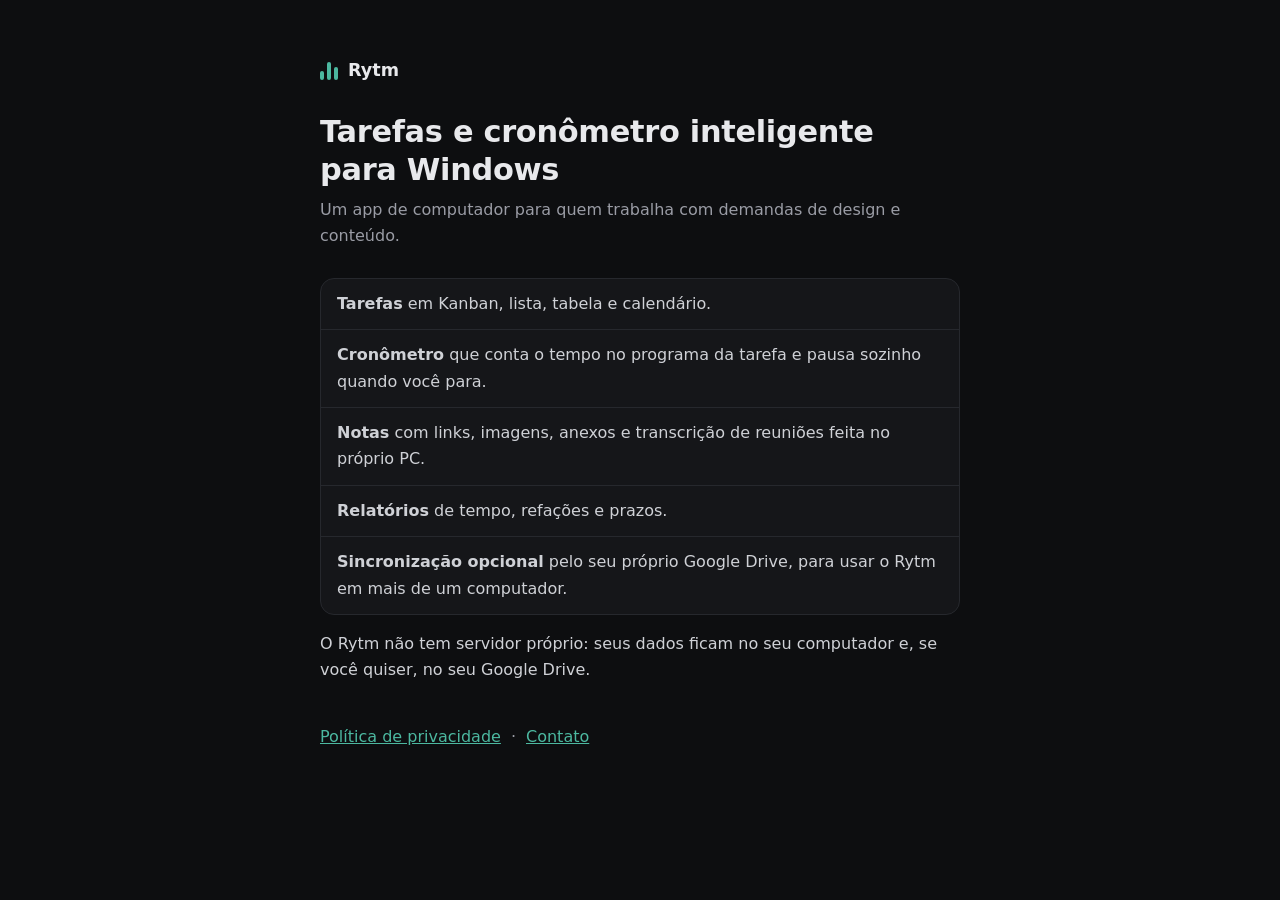
==== index.html @ ac968505 "Página do Rytm e política de privacidade Co-Authored-By: Claude Opus 5.5 <noreply@anthropic.com>" ====
<!doctype html>
<html lang="pt-BR">
<head>
<meta charset="utf-8">
<meta name="viewport" content="width=device-width, initial-scale=1">
<title>Rytm</title>
<meta name="description" content="Rytm: tarefas e cronômetro inteligente para Windows.">
<link rel="stylesheet" href="estilo.css">
</head>
<body>
<main>
  <div class="marca"><span class="logo" aria-hidden="true"><i></i><i></i><i></i></span> Rytm</div>
  <h1>Tarefas e cronômetro inteligente para Windows</h1>
  <p class="sub">Um app de computador para quem trabalha com demandas de design e conteúdo.</p>

  <ul class="lista">
    <li><b>Tarefas</b> em Kanban, lista, tabela e calendário.</li>
    <li><b>Cronômetro</b> que conta o tempo no programa da tarefa e pausa sozinho quando você para.</li>
    <li><b>Notas</b> com links, imagens, anexos e transcrição de reuniões feita no próprio PC.</li>
    <li><b>Relatórios</b> de tempo, refações e prazos.</li>
    <li><b>Sincronização opcional</b> pelo seu próprio Google Drive, para usar o Rytm em mais de um computador.</li>
  </ul>

  <p>O Rytm não tem servidor próprio: seus dados ficam no seu computador e, se você quiser, no seu Google Drive.</p>

  <footer>
    <a href="privacidade.html">Política de privacidade</a>
    <span>·</span>
    <a href="mailto:pedrovisk.f@gmail.com">Contato</a>
  </footer>
</main>
</body>
</html>
---- estilo.css ----
:root { color-scheme: dark; --bg: #0d0e10; --panel: #151619; --line: #26282d; --fg: #e8e9ec; --muted: #9a9ca5; --accent: #4cb8a0; }
* { box-sizing: border-box; }
body { margin: 0; background: var(--bg); color: var(--fg); font: 16px/1.65 "Segoe UI", system-ui, sans-serif; }
main { max-width: 680px; margin: 0 auto; padding: 56px 20px 72px; }
h1 { font-size: 1.9rem; line-height: 1.25; letter-spacing: -0.01em; margin: 0 0 8px; }
h2 { font-size: 1.1rem; margin: 36px 0 8px; }
.sub { color: var(--muted); margin: 0 0 28px; }
p, li { color: #cfd1d6; }
a { color: var(--accent); }
code { background: var(--panel); border: 1px solid var(--line); border-radius: 6px; padding: 1px 6px; font-size: 0.9em; }
ul { padding-left: 1.2em; }
.lista { list-style: none; padding: 0; border: 1px solid var(--line); border-radius: 14px; background: var(--panel); }
.lista li { padding: 12px 16px; border-bottom: 1px solid var(--line); }
.lista li:last-child { border-bottom: 0; }
.marca { display: flex; align-items: center; gap: 10px; font-weight: 600; font-size: 1.1rem; margin-bottom: 28px; }
.logo { display: inline-flex; align-items: flex-end; gap: 3px; height: 18px; }
.logo i { width: 4px; border-radius: 2px; background: var(--accent); }
.logo i:nth-child(1) { height: 9px; } .logo i:nth-child(2) { height: 18px; } .logo i:nth-child(3) { height: 13px; }
.voltar { display: inline-block; margin-bottom: 20px; text-decoration: none; color: var(--muted); }
footer { margin-top: 40px; display: flex; gap: 10px; color: var(--muted); }
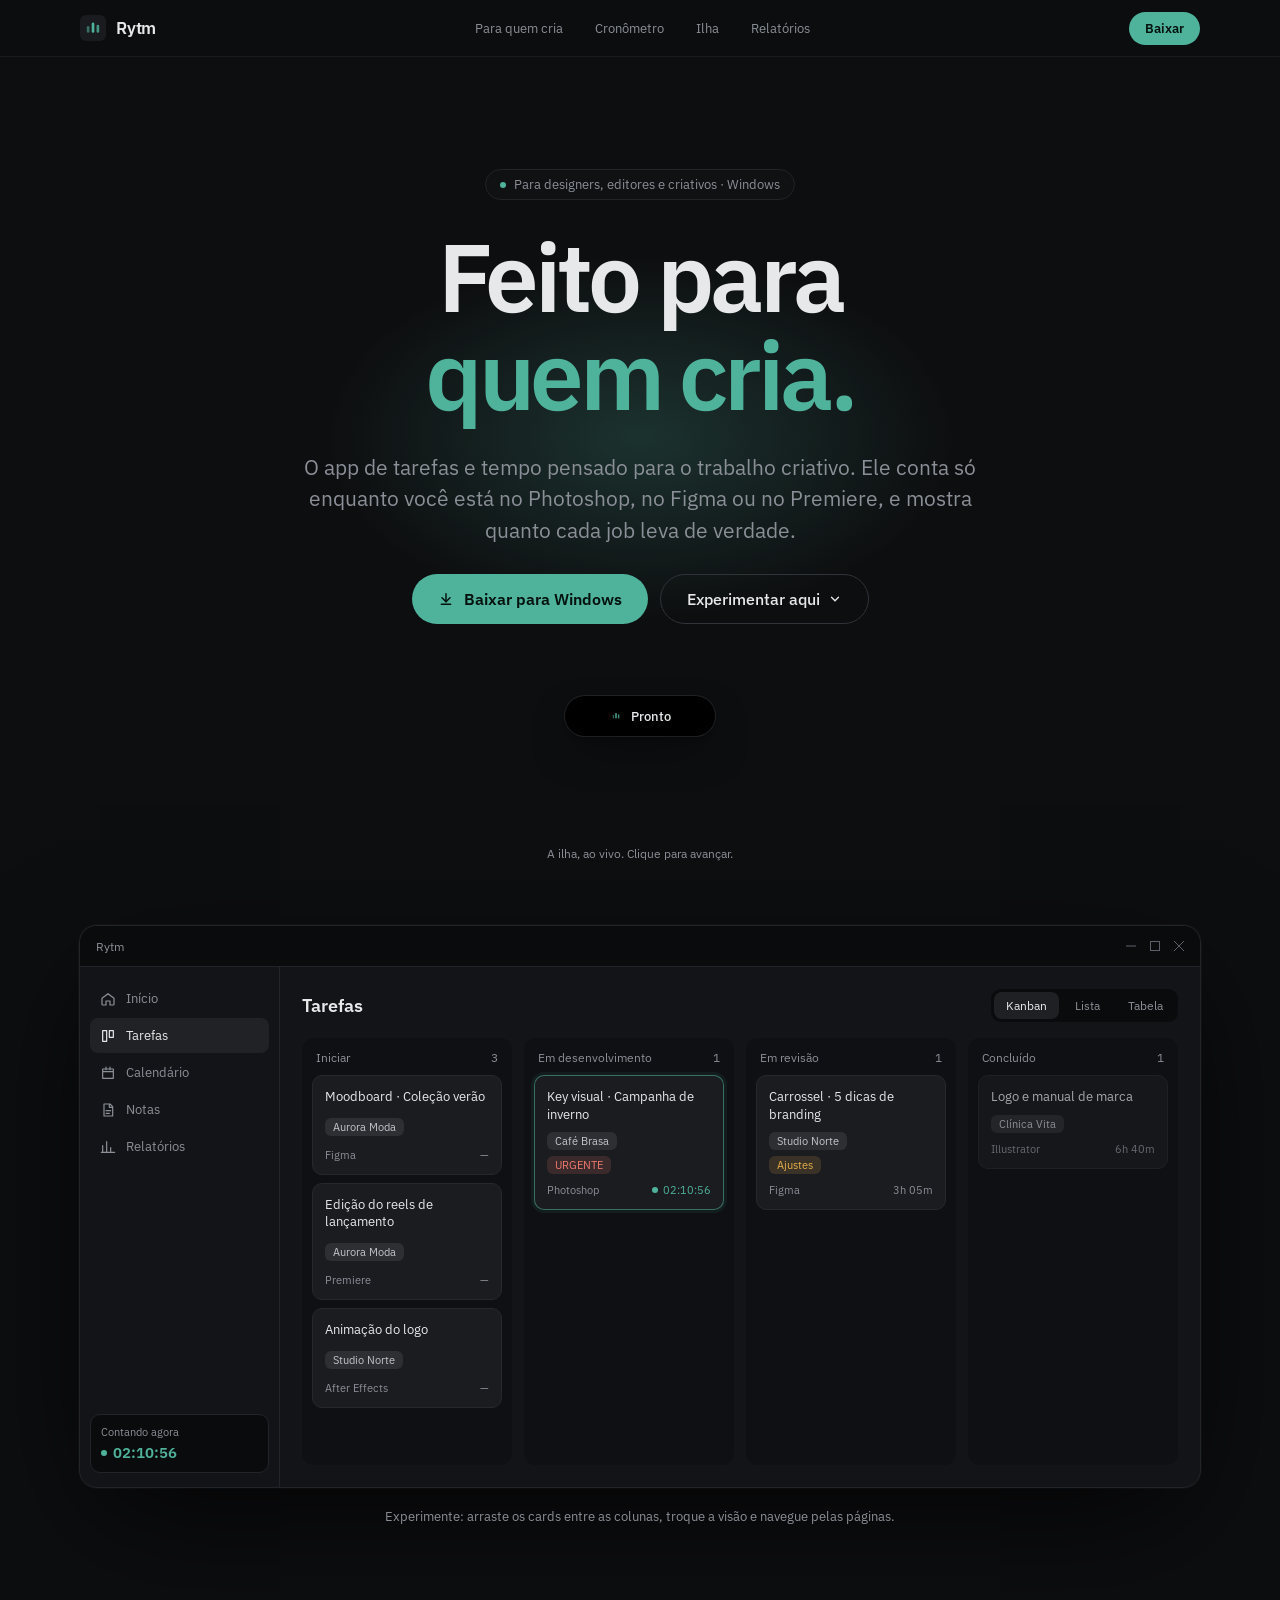
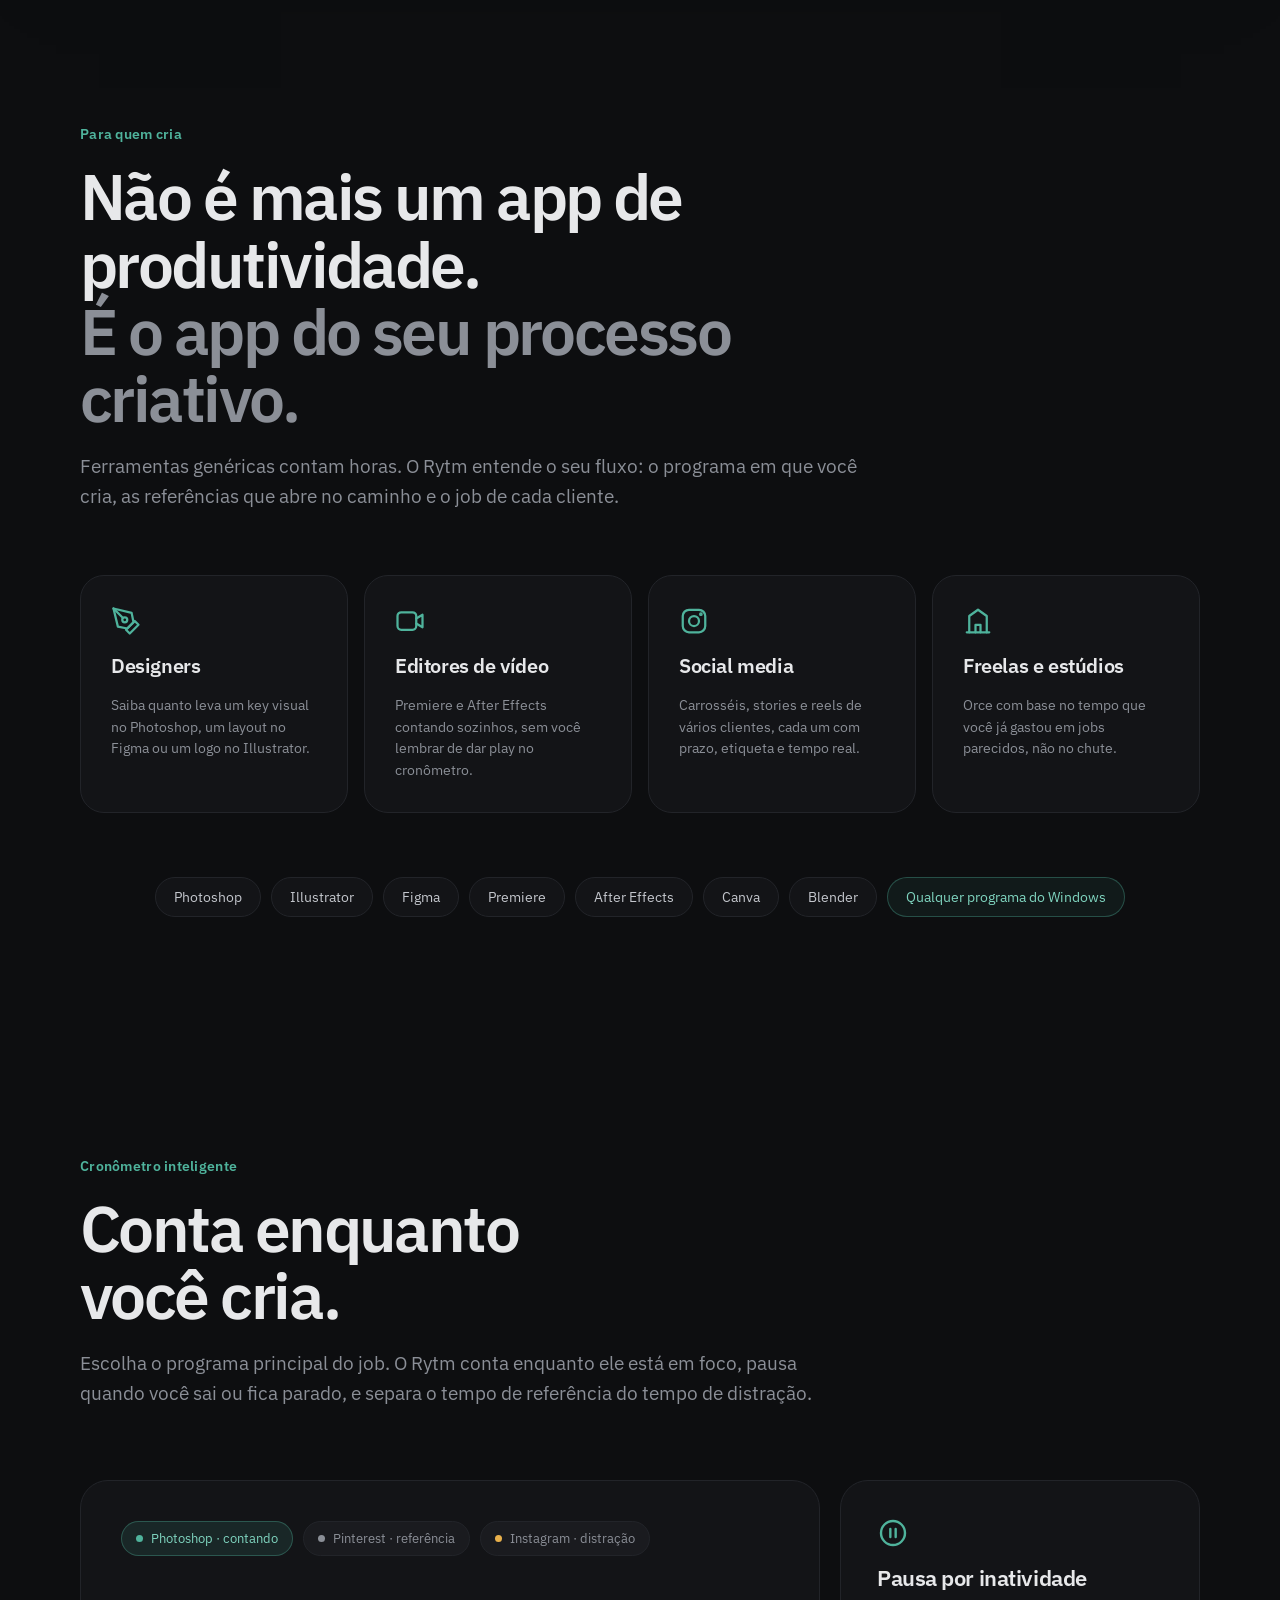
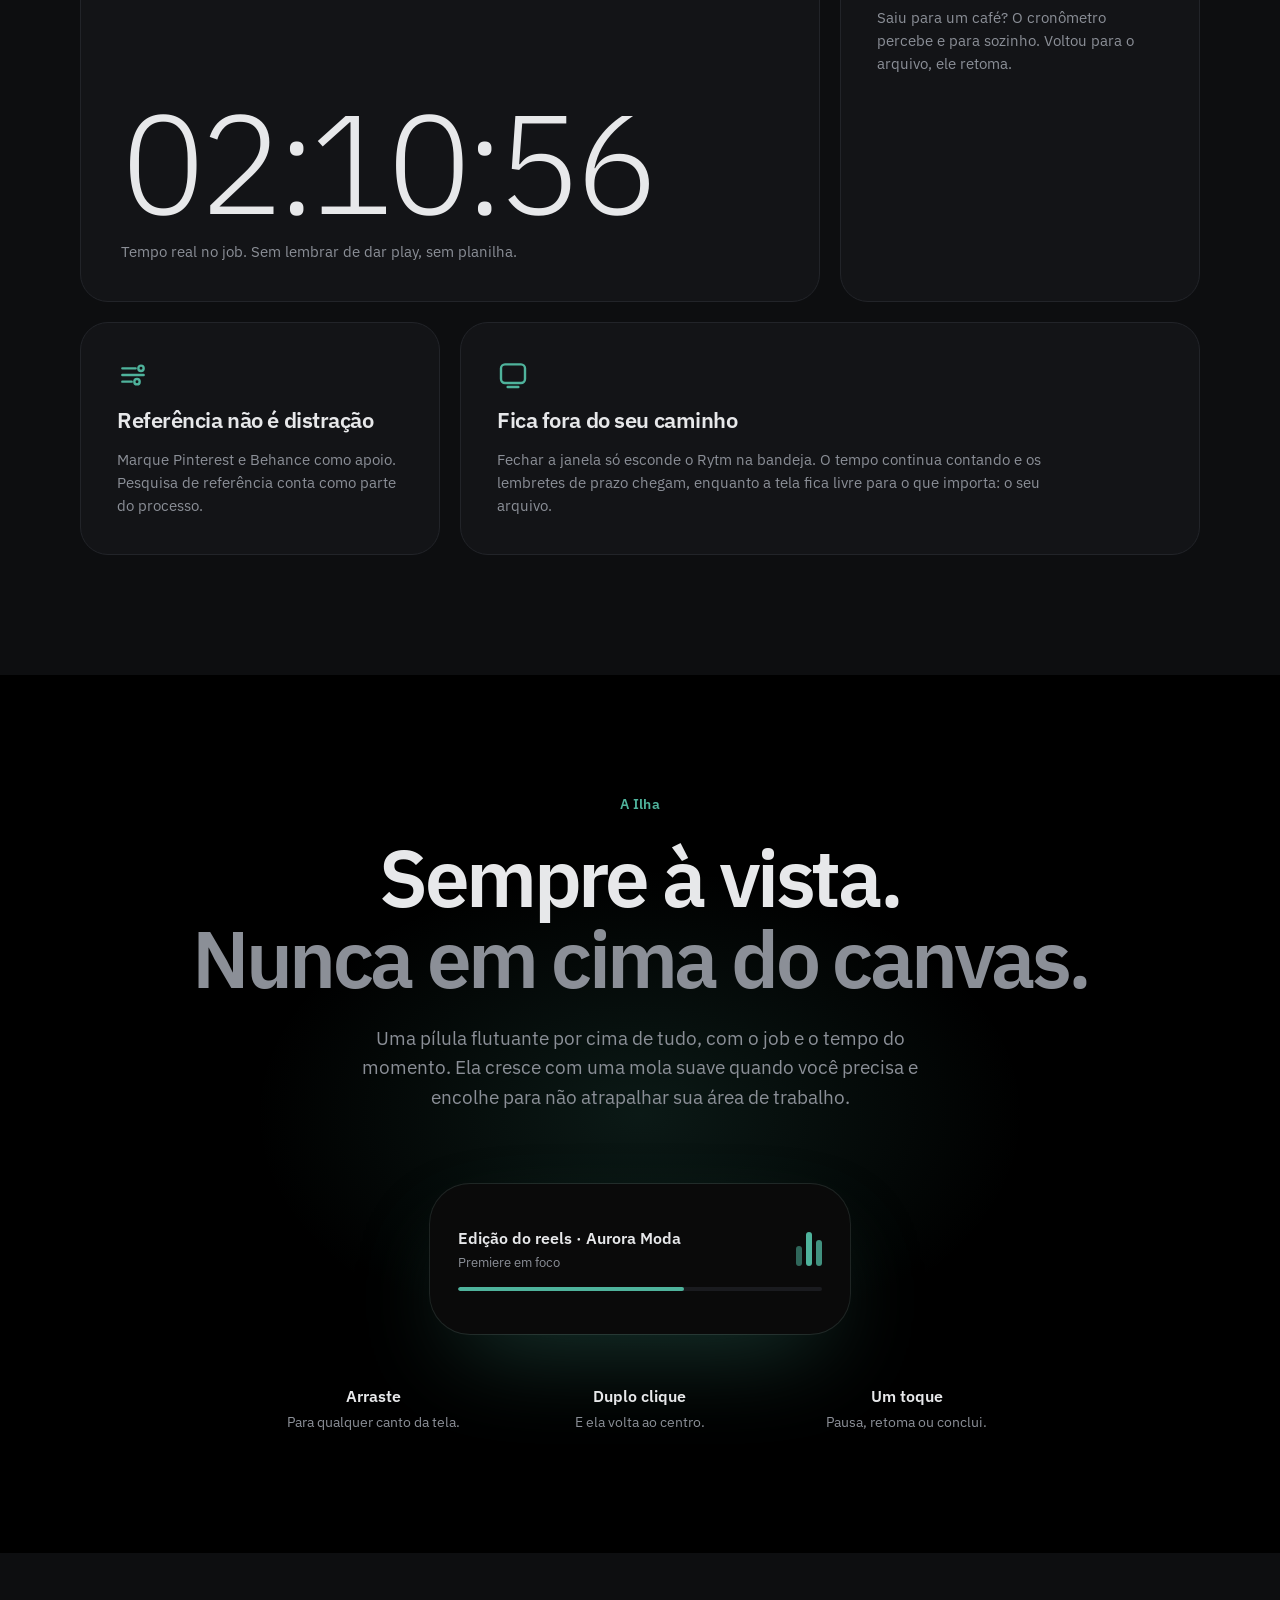
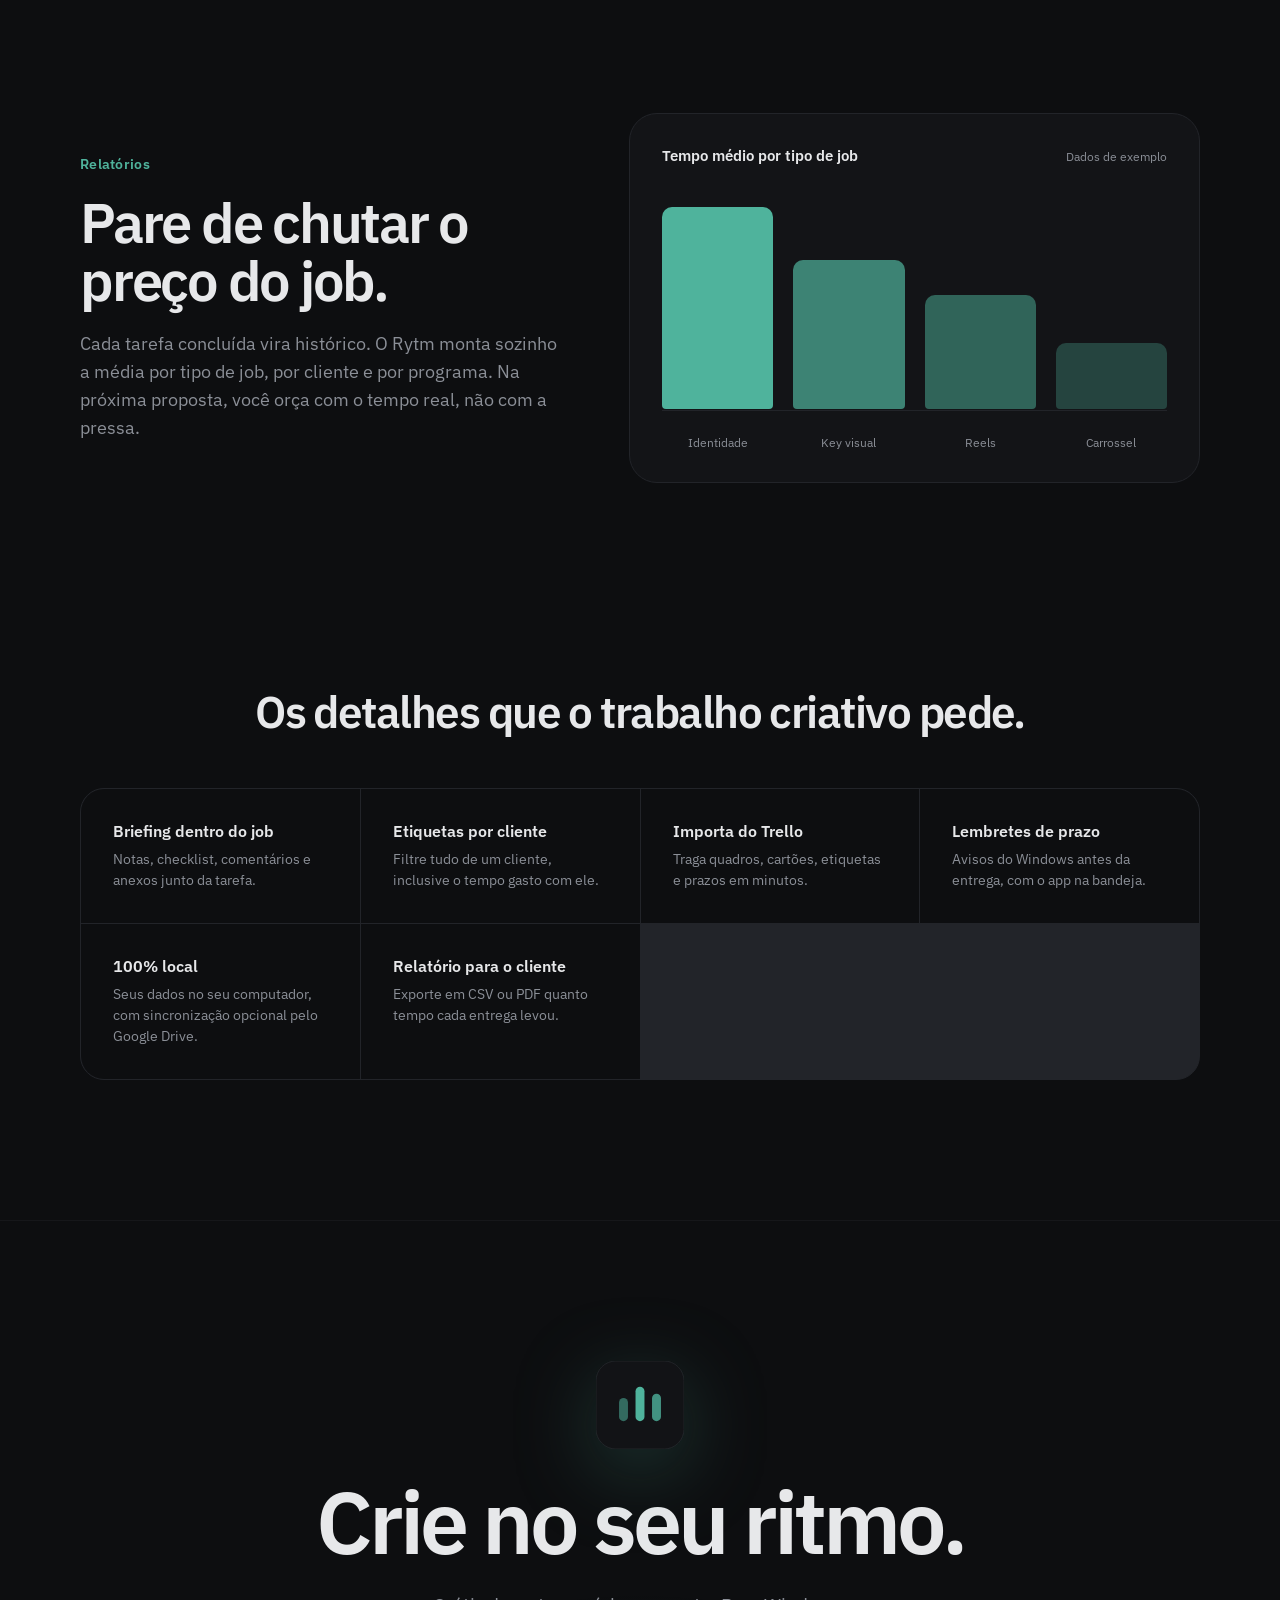
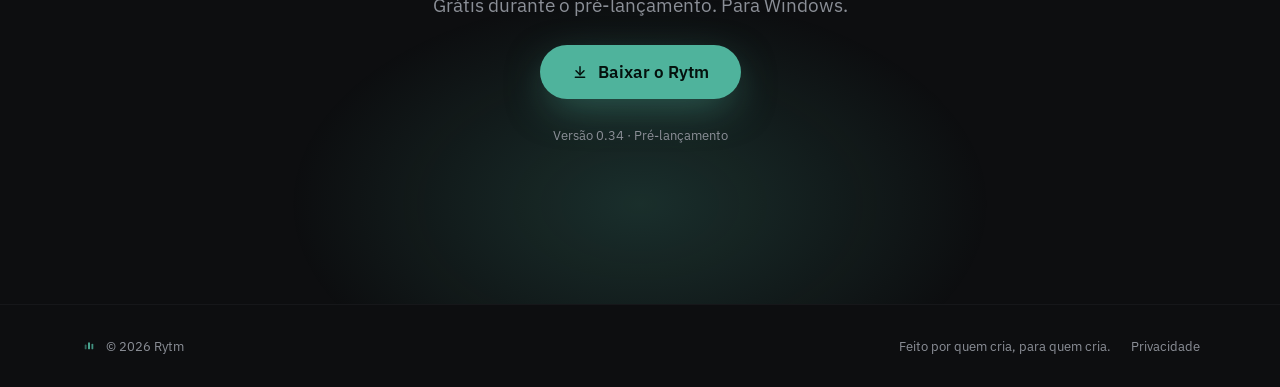
==== commit 93e01a93: "Nova landing page do Rytm Substitui a página inicial pela landing interativa (HTML, CSS e JS puros)," ====
--- a/index.html
+++ b/index.html
@@ -3,31 +3,314 @@
 <head>
 <meta charset="utf-8">
 <meta name="viewport" content="width=device-width, initial-scale=1">
-<title>Rytm</title>
-<meta name="description" content="Rytm: tarefas e cronômetro inteligente para Windows.">
-<link rel="stylesheet" href="estilo.css">
+<title>Rytm — o app de tempo e tarefas para quem cria</title>
+<meta name="description" content="O app de tarefas e tempo pensado para o trabalho criativo. O Rytm conta só enquanto você está no Photoshop, no Figma ou no Premiere, e mostra quanto cada job leva de verdade.">
+<meta name="theme-color" content="#0d0e10">
+<meta property="og:type" content="website">
+<meta property="og:locale" content="pt_BR">
+<meta property="og:site_name" content="Rytm">
+<meta property="og:url" content="https://rytm.work/">
+<meta property="og:title" content="Rytm — o app de tempo e tarefas para quem cria">
+<meta property="og:description" content="Tarefas e cronômetro pensados para designers, editores e criativos. Conta enquanto você cria e mostra quanto cada job leva de verdade.">
+<meta name="twitter:card" content="summary">
+<link rel="canonical" href="https://rytm.work/">
+<link rel="icon" type="image/svg+xml" href="favicon.svg">
+<link rel="preconnect" href="https://fonts.googleapis.com">
+<link rel="preconnect" href="https://fonts.gstatic.com" crossorigin>
+<link rel="stylesheet" href="https://fonts.googleapis.com/css2?family=IBM+Plex+Sans:wght@300;400;500;600;700&amp;display=swap">
+<link rel="stylesheet" href="style.css">
+<script src="script.js" defer></script>
 </head>
 <body>
-<main>
-  <div class="marca"><span class="logo" aria-hidden="true"><i></i><i></i><i></i></span> Rytm</div>
-  <h1>Tarefas e cronômetro inteligente para Windows</h1>
-  <p class="sub">Um app de computador para quem trabalha com demandas de design e conteúdo.</p>
-
-  <ul class="lista">
-    <li><b>Tarefas</b> em Kanban, lista, tabela e calendário.</li>
-    <li><b>Cronômetro</b> que conta o tempo no programa da tarefa e pausa sozinho quando você para.</li>
-    <li><b>Notas</b> com links, imagens, anexos e transcrição de reuniões feita no próprio PC.</li>
-    <li><b>Relatórios</b> de tempo, refações e prazos.</li>
-    <li><b>Sincronização opcional</b> pelo seu próprio Google Drive, para usar o Rytm em mais de um computador.</li>
-  </ul>
-
-  <p>O Rytm não tem servidor próprio: seus dados ficam no seu computador e, se você quiser, no seu Google Drive.</p>
-
-  <footer>
-    <a href="privacidade.html">Política de privacidade</a>
-    <span>·</span>
-    <a href="mailto:pedrovisk.f@gmail.com">Contato</a>
+<div style="background: #0d0e10; color: #e7e8ea; font-family: 'IBM Plex Sans', system-ui, 'Segoe UI', sans-serif; -webkit-font-smoothing: antialiased; overflow-x: hidden; width: 100%">
+
+  <svg width="0" height="0" style="position: absolute" aria-hidden="true">
+    <filter id="rytm-motion" x="0" y="-10%" width="100%" height="120%"><feGaussianBlur id="rytm-mblur" stdDeviation="0 0"></feGaussianBlur></filter>
+  </svg>
+
+  <!-- NAV -->
+  <header style="position: sticky; top: 0; z-index: 20; background: rgba(13,14,16,0.72); backdrop-filter: saturate(180%) blur(20px); -webkit-backdrop-filter: saturate(180%) blur(20px); border-bottom: 1px solid rgba(255,255,255,0.06)">
+    <nav style="max-width: 1120px; margin: 0 auto; padding: 0 24px; height: 56px; display: flex; align-items: center; justify-content: space-between; gap: 24px" aria-label="Principal">
+      <a href="#topo" data-scroll="topo" style="display: flex; align-items: center; gap: 10px; color: #e7e8ea; font-weight: 600; font-size: 17px; letter-spacing: -0.01em">
+        <svg width="26" height="26" viewBox="0 0 1024 1024" aria-hidden="true"><rect width="1024" height="1024" rx="232" fill="#1a1b1f"></rect><rect x="268" y="430" width="104" height="270" rx="52" fill="#4fb39c" opacity=".55"></rect><rect x="460" y="300" width="104" height="400" rx="52" fill="#4fb39c"></rect><rect x="652" y="380" width="104" height="320" rx="52" fill="#4fb39c" opacity=".8"></rect></svg>
+        Rytm
+      </a>
+      <div class="navlinks" style="display: flex; gap: 32px; font-size: 13px">
+        <a class="navlink" href="#para-quem" data-scroll="para-quem" style="color: #8b8f97">Para quem cria</a>
+        <a class="navlink" href="#cronometro" data-scroll="cronometro" style="color: #8b8f97">Cronômetro</a>
+        <a class="navlink" href="#ilha" data-scroll="ilha" style="color: #8b8f97">Ilha</a>
+        <a class="navlink" href="#relatorios" data-scroll="relatorios" style="color: #8b8f97">Relatórios</a>
+      </div>
+      <!-- TODO: link do instalador -->
+      <a class="btn" href="#baixar" data-scroll="baixar" style="background: #4fb39c; color: #04110d; font-size: 13px; font-weight: 600; padding: 8px 16px; border-radius: 999px; display: inline-flex; align-items: center">Baixar</a>
+    </nav>
+  </header>
+
+  <main id="conteudo">
+
+  <!-- HERO -->
+  <section id="topo" style="position: relative; padding: 112px 24px 40px; text-align: center">
+    <div class="halo" aria-hidden="true" style="position: absolute; left: 50%; top: 120px; width: 900px; height: 520px; transform: translateX(-50%); background: radial-gradient(closest-side, rgba(79,179,156,0.22), rgba(79,179,156,0) 70%); pointer-events: none"></div>
+    <div style="position: relative; max-width: 980px; margin: 0 auto; display: flex; flex-direction: column; align-items: center; gap: 28px">
+      <p class="in1" style="margin: 0; display: inline-flex; align-items: center; gap: 8px; font-size: 13px; color: #8b8f97; border: 1px solid #222429; border-radius: 999px; padding: 6px 14px; background: rgba(19,20,23,0.6)">
+        <span style="width: 6px; height: 6px; border-radius: 50%; background: #4fb39c"></span>
+        Para designers, editores e criativos · Windows
+      </p>
+      <h1 class="in2" style="margin: 0; font-size: clamp(44px, 8vw, 96px); line-height: 1.02; font-weight: 600; letter-spacing: -0.045em">Feito para<br><span style="color: #4fb39c">quem cria.</span></h1>
+      <p class="in3" style="margin: 0; max-width: 680px; font-size: clamp(17px, 2vw, 21px); line-height: 1.5; color: #8b8f97; font-weight: 400">O app de tarefas e tempo pensado para o trabalho criativo. Ele conta só enquanto você está no Photoshop, no Figma ou no Premiere, e mostra quanto cada job leva de verdade.</p>
+      <div class="in3" style="display: flex; gap: 12px; flex-wrap: wrap; justify-content: center">
+        <!-- TODO: link do instalador -->
+      <a class="btn" href="#baixar" data-scroll="baixar" style="background: #4fb39c; color: #04110d; font-weight: 600; font-size: 16px; padding: 14px 26px; border-radius: 999px; display: inline-flex; align-items: center; gap: 10px">
+          <svg width="16" height="16" viewBox="0 0 24 24" fill="none" stroke="currentColor" stroke-width="2.2" stroke-linecap="round" stroke-linejoin="round" aria-hidden="true"><path d="M12 4v12"></path><path d="m6 10 6 6 6-6"></path><path d="M5 20h14"></path></svg>
+          Baixar para Windows
+        </a>
+        <a class="btn" href="#app" data-scroll="app" style="color: #e7e8ea; font-weight: 500; font-size: 16px; padding: 14px 26px; border-radius: 999px; border: 1px solid #30333a; display: inline-flex; align-items: center; gap: 8px">Experimentar aqui
+          <svg width="14" height="14" viewBox="0 0 24 24" fill="none" stroke="currentColor" stroke-width="2.2" stroke-linecap="round" aria-hidden="true"><path d="M6 9l6 6 6-6"></path></svg>
+        </a>
+      </div>
+    </div>
+
+    <!-- ISLAND LIVE DEMO -->
+    <div class="in4" style="position: relative; margin: 72px auto 0; height: 150px; display: flex; justify-content: center; align-items: flex-start">
+      <button class="pill" id="island" aria-label="Ver o próximo estado da ilha" style="position: relative; width: 150px; height: 40px; border-radius: 20px; background: #000; border: 0; padding: 0; color: #e7e8ea; font-family: inherit; overflow: hidden; cursor: pointer; box-shadow: 0 0 0 1px rgba(255,255,255,0.09), 0 3px 8px rgba(0,0,0,0.3), 0 18px 40px -10px rgba(0,0,0,0.5), 0 30px 80px -20px rgba(79,179,156,0.25)">
+        <span class="swap" data-phase="0" data-on="true" style="position: absolute; inset: 0; display: flex; align-items: center; justify-content: center; gap: 8px; font-size: 13px; font-weight: 500">
+          <svg width="14" height="14" viewBox="0 0 1024 1024" aria-hidden="true"><rect x="268" y="430" width="104" height="270" rx="52" fill="#4fb39c" opacity=".55"></rect><rect x="460" y="300" width="104" height="400" rx="52" fill="#4fb39c"></rect><rect x="652" y="380" width="104" height="320" rx="52" fill="#4fb39c" opacity=".8"></rect></svg>
+          Pronto
+        </span>
+        <span class="swap" data-phase="1" data-on="false" style="position: absolute; inset: 0; display: flex; align-items: center; justify-content: space-between; padding: 0 18px; gap: 12px; font-size: 13px">
+          <span style="display: flex; align-items: center; gap: 10px; white-space: nowrap"><span class="dot" style="width: 8px; height: 8px; border-radius: 50%; background: #4fb39c"></span>Key visual · Café Brasa</span>
+          <span class="tnum" style="font-weight: 600; color: #4fb39c"><span data-time>02:10:54</span></span>
+        </span>
+        <span class="swap" data-phase="2" data-on="false" style="position: absolute; inset: 0; display: flex; flex-direction: column; justify-content: center; gap: 12px; padding: 18px 22px; text-align: left">
+          <span style="display: flex; justify-content: space-between; align-items: center; gap: 12px">
+            <span style="display: flex; flex-direction: column; gap: 4px">
+              <span style="font-size: 14px; font-weight: 600; white-space: nowrap">Key visual · Café Brasa</span>
+              <span style="font-size: 12px; color: #8b8f97; display: flex; align-items: center; gap: 6px; white-space: nowrap"><span class="dot" style="width: 6px; height: 6px; border-radius: 50%; background: #4fb39c"></span>Photoshop em foco</span>
+            </span>
+            <span class="tnum" style="font-size: 30px; font-weight: 600; letter-spacing: -0.02em; color: #4fb39c"><span data-time>02:10:54</span></span>
+          </span>
+          <span style="display: flex; gap: 8px">
+            <span style="flex: 1; height: 34px; border-radius: 12px; background: #1a1b1f; display: flex; align-items: center; justify-content: center; gap: 6px; font-size: 12px; color: #e7e8ea"><svg width="12" height="12" viewBox="0 0 24 24" fill="currentColor" aria-hidden="true"><rect x="6" y="5" width="4" height="14" rx="1"></rect><rect x="14" y="5" width="4" height="14" rx="1"></rect></svg>Pausar</span>
+            <span style="flex: 1; height: 34px; border-radius: 12px; background: #1a1b1f; display: flex; align-items: center; justify-content: center; gap: 6px; font-size: 12px; color: #e7e8ea"><svg width="12" height="12" viewBox="0 0 24 24" fill="none" stroke="currentColor" stroke-width="2.4" stroke-linecap="round" aria-hidden="true"><path d="m5 12 5 5 9-10"></path></svg>Concluir</span>
+          </span>
+        </span>
+        <span class="swap" data-phase="3" data-on="false" style="position: absolute; inset: 0; display: flex; align-items: center; justify-content: space-between; padding: 0 18px; gap: 12px; font-size: 13px">
+          <span style="display: flex; align-items: center; gap: 10px; white-space: nowrap"><span style="width: 8px; height: 8px; border-radius: 50%; background: #e8b04b"></span>Pausado · Instagram</span>
+          <span class="tnum" style="font-weight: 600; color: #8b8f97"><span data-time>02:10:54</span></span>
+        </span>
+      </button>
+    </div>
+    <p style="margin: 0; font-size: 12px; color: #8b8f97">A ilha, ao vivo. Clique para avançar.</p>
+
+    <!-- APP WINDOW (interativo) -->
+    <div id="app" class="tilt" style="max-width: 1120px; margin: 64px auto 0; border-radius: 18px; border: 1px solid #222429; background: #131417; overflow: hidden; box-shadow: 0 40px 120px -20px rgba(0,0,0,0.8), 0 0 0 1px rgba(255,255,255,0.03); text-align: left">
+      <div style="height: 40px; display: flex; align-items: center; justify-content: space-between; padding: 0 16px; border-bottom: 1px solid #222429; background: #0a0b0c">
+        <span style="font-size: 12px; color: #8b8f97">Rytm</span>
+        <span style="display: flex; gap: 14px; color: #5c6068" aria-hidden="true">
+          <svg width="10" height="10" viewBox="0 0 10 10"><path d="M0 5h10" stroke="currentColor"></path></svg>
+          <svg width="10" height="10" viewBox="0 0 10 10"><rect x=".5" y=".5" width="9" height="9" fill="none" stroke="currentColor"></rect></svg>
+          <svg width="10" height="10" viewBox="0 0 10 10"><path d="M0 0l10 10M10 0 0 10" stroke="currentColor"></path></svg>
+        </span>
+      </div>
+      <div style="display: flex; height: 520px">
+        <nav class="sidebar" aria-label="Páginas do app" style="width: 200px; flex-shrink: 0; border-right: 1px solid #222429; padding: 14px 10px; display: flex; flex-direction: column; gap: 2px; box-sizing: border-box">
+          <div id="side-items" style="display: contents"></div>
+          <span style="flex: 1"></span>
+          <div class="sidecount" style="border-radius: 10px; background: #0a0b0c; border: 1px solid #222429; padding: 10px; display: flex; flex-direction: column; gap: 4px">
+            <span class="sidelabel" style="font-size: 11px; color: #8b8f97">Contando agora</span>
+            <span class="tnum" style="font-size: 15px; font-weight: 600; color: #4fb39c; display: flex; align-items: center; gap: 6px"><span class="dot" style="width: 6px; height: 6px; border-radius: 50%; background: #4fb39c"></span><span data-time>02:10:54</span></span>
+          </div>
+        </nav>
+
+        <div style="flex: 1; min-width: 0; overflow: auto; padding: 22px">
+
+          <div id="app-view" style="height: 100%"></div>
+        </div>
+      </div>
+    </div>
+    <p style="margin: 20px 0 0; font-size: 13px; color: #8b8f97">Experimente: arraste os cards entre as colunas, troque a visão e navegue pelas páginas.</p>
+  </section>
+
+  <!-- PARA QUEM CRIA -->
+  <section id="para-quem" style="padding: 160px 24px 120px">
+    <div style="max-width: 1120px; margin: 0 auto; display: flex; flex-direction: column; gap: 64px">
+      <div class="rv" style="max-width: 780px; display: flex; flex-direction: column; gap: 20px">
+        <p style="margin: 0; font-size: 14px; font-weight: 600; color: #4fb39c; letter-spacing: 0.02em">Para quem cria</p>
+        <h2 style="margin: 0; font-size: clamp(36px, 5.6vw, 64px); line-height: 1.05; font-weight: 600; letter-spacing: -0.04em">Não é mais um app de produtividade.<br><span style="color: #8b8f97">É o app do seu processo criativo.</span></h2>
+        <p style="margin: 0; font-size: 19px; line-height: 1.55; color: #8b8f97">Ferramentas genéricas contam horas. O Rytm entende o seu fluxo: o programa em que você cria, as referências que abre no caminho e o job de cada cliente.</p>
+      </div>
+      <div style="display: grid; grid-template-columns: repeat(auto-fit, minmax(250px, 1fr)); gap: 16px">
+        <div class="card rv" style="border-radius: 24px; background: #131417; border: 1px solid #222429; padding: 30px; display: flex; flex-direction: column; gap: 16px">
+          <svg width="30" height="30" viewBox="0 0 24 24" fill="none" stroke="#4fb39c" stroke-width="1.8" stroke-linecap="round" stroke-linejoin="round" aria-hidden="true"><path d="M12 19l7-7 3 3-7 7-3-3z"></path><path d="M18 13l-1.5-7.5L2 2l3.5 14.5L13 18l5-5z"></path><path d="M2 2l7.6 7.6"></path><circle cx="11" cy="11" r="2"></circle></svg>
+          <h3 style="margin: 0; font-size: 20px; font-weight: 600; letter-spacing: -0.02em">Designers</h3>
+          <p style="margin: 0; font-size: 14px; line-height: 1.55; color: #8b8f97">Saiba quanto leva um key visual no Photoshop, um layout no Figma ou um logo no Illustrator.</p>
+        </div>
+        <div class="card rv" style="border-radius: 24px; background: #131417; border: 1px solid #222429; padding: 30px; display: flex; flex-direction: column; gap: 16px">
+          <svg width="30" height="30" viewBox="0 0 24 24" fill="none" stroke="#4fb39c" stroke-width="1.8" stroke-linecap="round" stroke-linejoin="round" aria-hidden="true"><rect x="2" y="5" width="15" height="14" rx="3"></rect><path d="m17 10 5-3v10l-5-3"></path></svg>
+          <h3 style="margin: 0; font-size: 20px; font-weight: 600; letter-spacing: -0.02em">Editores de vídeo</h3>
+          <p style="margin: 0; font-size: 14px; line-height: 1.55; color: #8b8f97">Premiere e After Effects contando sozinhos, sem você lembrar de dar play no cronômetro.</p>
+        </div>
+        <div class="card rv" style="border-radius: 24px; background: #131417; border: 1px solid #222429; padding: 30px; display: flex; flex-direction: column; gap: 16px">
+          <svg width="30" height="30" viewBox="0 0 24 24" fill="none" stroke="#4fb39c" stroke-width="1.8" stroke-linecap="round" stroke-linejoin="round" aria-hidden="true"><rect x="3" y="3" width="18" height="18" rx="5"></rect><circle cx="12" cy="12" r="4"></circle><circle cx="17.5" cy="6.5" r="0.6" fill="#4fb39c"></circle></svg>
+          <h3 style="margin: 0; font-size: 20px; font-weight: 600; letter-spacing: -0.02em">Social media</h3>
+          <p style="margin: 0; font-size: 14px; line-height: 1.55; color: #8b8f97">Carrosséis, stories e reels de vários clientes, cada um com prazo, etiqueta e tempo real.</p>
+        </div>
+        <div class="card rv" style="border-radius: 24px; background: #131417; border: 1px solid #222429; padding: 30px; display: flex; flex-direction: column; gap: 16px">
+          <svg width="30" height="30" viewBox="0 0 24 24" fill="none" stroke="#4fb39c" stroke-width="1.8" stroke-linecap="round" stroke-linejoin="round" aria-hidden="true"><path d="M3 21h18"></path><path d="M5 21V8l7-5 7 5v13"></path><path d="M10 21v-6h4v6"></path></svg>
+          <h3 style="margin: 0; font-size: 20px; font-weight: 600; letter-spacing: -0.02em">Freelas e estúdios</h3>
+          <p style="margin: 0; font-size: 14px; line-height: 1.55; color: #8b8f97">Orce com base no tempo que você já gastou em jobs parecidos, não no chute.</p>
+        </div>
+      </div>
+      <div class="rv" style="display: flex; flex-wrap: wrap; gap: 10px; justify-content: center; font-size: 14px; color: #c3c6cc">
+        <span style="padding: 10px 18px; border-radius: 999px; border: 1px solid #222429; background: #131417">Photoshop</span>
+        <span style="padding: 10px 18px; border-radius: 999px; border: 1px solid #222429; background: #131417">Illustrator</span>
+        <span style="padding: 10px 18px; border-radius: 999px; border: 1px solid #222429; background: #131417">Figma</span>
+        <span style="padding: 10px 18px; border-radius: 999px; border: 1px solid #222429; background: #131417">Premiere</span>
+        <span style="padding: 10px 18px; border-radius: 999px; border: 1px solid #222429; background: #131417">After Effects</span>
+        <span style="padding: 10px 18px; border-radius: 999px; border: 1px solid #222429; background: #131417">Canva</span>
+        <span style="padding: 10px 18px; border-radius: 999px; border: 1px solid #222429; background: #131417">Blender</span>
+        <span style="padding: 10px 18px; border-radius: 999px; border: 1px solid rgba(79,179,156,0.35); background: rgba(79,179,156,0.08); color: #7fd4bf">Qualquer programa do Windows</span>
+      </div>
+    </div>
+  </section>
+
+  <!-- CRONÔMETRO -->
+  <section id="cronometro" style="padding: 120px 24px">
+    <div style="max-width: 1120px; margin: 0 auto; display: flex; flex-direction: column; gap: 72px">
+      <div class="rv" style="max-width: 760px; display: flex; flex-direction: column; gap: 20px">
+        <p style="margin: 0; font-size: 14px; font-weight: 600; color: #4fb39c; letter-spacing: 0.02em">Cronômetro inteligente</p>
+        <h2 style="margin: 0; font-size: clamp(36px, 5.6vw, 64px); line-height: 1.05; font-weight: 600; letter-spacing: -0.04em">Conta enquanto<br>você cria.</h2>
+        <p style="margin: 0; font-size: 19px; line-height: 1.55; color: #8b8f97">Escolha o programa principal do job. O Rytm conta enquanto ele está em foco, pausa quando você sai ou fica parado, e separa o tempo de referência do tempo de distração.</p>
+      </div>
+      <div class="rv" style="display: grid; grid-template-columns: repeat(auto-fit, minmax(300px, 1fr)); gap: 20px">
+        <div class="card" style="grid-column: span 2; min-height: 340px; border-radius: 28px; background: #131417; border: 1px solid #222429; padding: 40px; display: flex; flex-direction: column; justify-content: space-between; gap: 32px; overflow: hidden">
+          <div style="display: flex; flex-wrap: wrap; gap: 10px; font-size: 13px">
+            <span style="display: inline-flex; align-items: center; gap: 8px; padding: 8px 14px; border-radius: 999px; background: rgba(79,179,156,0.12); color: #7fd4bf; border: 1px solid rgba(79,179,156,0.35)"><span class="dot" style="width: 7px; height: 7px; border-radius: 50%; background: #4fb39c"></span>Photoshop · contando</span>
+            <span style="display: inline-flex; align-items: center; gap: 8px; padding: 8px 14px; border-radius: 999px; background: #1a1b1f; color: #8b8f97; border: 1px solid #222429"><span style="width: 7px; height: 7px; border-radius: 50%; background: #8b8f97"></span>Pinterest · referência</span>
+            <span style="display: inline-flex; align-items: center; gap: 8px; padding: 8px 14px; border-radius: 999px; background: #1a1b1f; color: #8b8f97; border: 1px solid #222429"><span style="width: 7px; height: 7px; border-radius: 50%; background: #e8b04b"></span>Instagram · distração</span>
+          </div>
+          <div>
+            <div class="tnum" style="font-size: clamp(64px, 11vw, 148px); line-height: 0.9; font-weight: 300; letter-spacing: -0.05em"><span data-time>02:10:54</span></div>
+            <p style="margin: 16px 0 0; font-size: 15px; color: #8b8f97">Tempo real no job. Sem lembrar de dar play, sem planilha.</p>
+          </div>
+        </div>
+        <div class="card" style="border-radius: 28px; background: #131417; border: 1px solid #222429; padding: 36px; display: flex; flex-direction: column; gap: 14px">
+          <svg width="32" height="32" viewBox="0 0 24 24" fill="none" stroke="#4fb39c" stroke-width="1.8" stroke-linecap="round" stroke-linejoin="round" aria-hidden="true"><circle cx="12" cy="12" r="9"></circle><path d="M10 9v6M14 9v6"></path></svg>
+          <h3 style="margin: 0; font-size: 22px; font-weight: 600; letter-spacing: -0.02em">Pausa por inatividade</h3>
+          <p style="margin: 0; font-size: 15px; line-height: 1.55; color: #8b8f97">Saiu para um café? O cronômetro percebe e para sozinho. Voltou para o arquivo, ele retoma.</p>
+        </div>
+        <div class="card" style="border-radius: 28px; background: #131417; border: 1px solid #222429; padding: 36px; display: flex; flex-direction: column; gap: 14px">
+          <svg width="32" height="32" viewBox="0 0 24 24" fill="none" stroke="#4fb39c" stroke-width="1.8" stroke-linecap="round" stroke-linejoin="round" aria-hidden="true"><path d="M4 7h10M4 12h16M4 17h7"></path><circle cx="18" cy="7" r="2"></circle><circle cx="15" cy="17" r="2"></circle></svg>
+          <h3 style="margin: 0; font-size: 22px; font-weight: 600; letter-spacing: -0.02em">Referência não é distração</h3>
+          <p style="margin: 0; font-size: 15px; line-height: 1.55; color: #8b8f97">Marque Pinterest e Behance como apoio. Pesquisa de referência conta como parte do processo.</p>
+        </div>
+        <div class="card" style="grid-column: span 2; border-radius: 28px; background: #131417; border: 1px solid #222429; padding: 36px; display: flex; flex-direction: column; gap: 14px">
+          <svg width="32" height="32" viewBox="0 0 24 24" fill="none" stroke="#4fb39c" stroke-width="1.8" stroke-linecap="round" stroke-linejoin="round" aria-hidden="true"><rect x="3" y="4" width="18" height="14" rx="3"></rect><path d="M8 21h8"></path></svg>
+          <h3 style="margin: 0; font-size: 22px; font-weight: 600; letter-spacing: -0.02em">Fica fora do seu caminho</h3>
+          <p style="margin: 0; font-size: 15px; line-height: 1.55; color: #8b8f97; max-width: 560px">Fechar a janela só esconde o Rytm na bandeja. O tempo continua contando e os lembretes de prazo chegam, enquanto a tela fica livre para o que importa: o seu arquivo.</p>
+        </div>
+      </div>
+    </div>
+  </section>
+
+  <!-- ILHA -->
+  <section id="ilha" style="padding: 120px 24px; background: #000; position: relative; overflow: hidden">
+    <div aria-hidden="true" style="position: absolute; left: 50%; top: 50%; width: 1100px; height: 700px; transform: translate(-50%, -50%); background: radial-gradient(closest-side, rgba(79,179,156,0.14), rgba(79,179,156,0) 70%); pointer-events: none"></div>
+    <div style="position: relative; max-width: 1120px; margin: 0 auto; display: flex; flex-direction: column; align-items: center; text-align: center; gap: 24px">
+      <p class="rv" style="margin: 0; font-size: 14px; font-weight: 600; color: #4fb39c; letter-spacing: 0.02em">A Ilha</p>
+      <h2 class="rv" style="margin: 0; font-size: clamp(36px, 6.4vw, 80px); line-height: 1.02; font-weight: 600; letter-spacing: -0.045em">Sempre à vista.<br><span style="color: #8b8f97">Nunca em cima do canvas.</span></h2>
+      <p class="rv" style="margin: 0; max-width: 620px; font-size: 19px; line-height: 1.55; color: #8b8f97">Uma pílula flutuante por cima de tudo, com o job e o tempo do momento. Ela cresce com uma mola suave quando você precisa e encolhe para não atrapalhar sua área de trabalho.</p>
+      <div class="rv" style="margin-top: 48px; display: flex; flex-direction: column; align-items: center; gap: 28px; width: 100%">
+        <div style="width: 420px; max-width: 100%; height: 150px; border-radius: 40px; background: #0a0a0a; box-shadow: 0 0 0 1px rgba(255,255,255,0.1), 0 40px 100px -30px rgba(79,179,156,0.35); display: flex; flex-direction: column; justify-content: center; gap: 16px; padding: 24px 28px; box-sizing: border-box; text-align: left">
+          <div style="display: flex; justify-content: space-between; align-items: center; gap: 12px">
+            <div style="display: flex; flex-direction: column; gap: 6px; min-width: 0">
+              <span style="font-size: 16px; font-weight: 600; white-space: nowrap; overflow: hidden; text-overflow: ellipsis">Edição do reels · Aurora Moda</span>
+              <span style="font-size: 13px; color: #8b8f97">Premiere em foco</span>
+            </div>
+            <div style="display: flex; align-items: flex-end; gap: 4px; height: 34px" aria-hidden="true">
+              <span class="b1" style="width: 6px; height: 20px; border-radius: 3px; background: #4fb39c; opacity: .55"></span>
+              <span class="b2" style="width: 6px; height: 34px; border-radius: 3px; background: #4fb39c"></span>
+              <span class="b3" style="width: 6px; height: 26px; border-radius: 3px; background: #4fb39c; opacity: .8"></span>
+            </div>
+          </div>
+          <div style="height: 4px; border-radius: 2px; background: #1a1b1f; overflow: hidden"><div style="width: 62%; height: 100%; border-radius: 2px; background: #4fb39c"></div></div>
+        </div>
+        <div style="display: grid; grid-template-columns: repeat(3, minmax(0, 1fr)); gap: 40px; max-width: 760px; width: 100%; margin-top: 24px">
+          <div style="display: flex; flex-direction: column; gap: 6px"><span style="font-size: 16px; font-weight: 600">Arraste</span><span style="font-size: 14px; color: #8b8f97; line-height: 1.5">Para qualquer canto da tela.</span></div>
+          <div style="display: flex; flex-direction: column; gap: 6px"><span style="font-size: 16px; font-weight: 600">Duplo clique</span><span style="font-size: 14px; color: #8b8f97; line-height: 1.5">E ela volta ao centro.</span></div>
+          <div style="display: flex; flex-direction: column; gap: 6px"><span style="font-size: 16px; font-weight: 600">Um toque</span><span style="font-size: 14px; color: #8b8f97; line-height: 1.5">Pausa, retoma ou conclui.</span></div>
+        </div>
+      </div>
+    </div>
+  </section>
+
+  <!-- RELATÓRIOS -->
+  <section id="relatorios" style="padding: 160px 24px 120px">
+    <div style="max-width: 1120px; margin: 0 auto; display: flex; flex-wrap: wrap; gap: 64px; align-items: center">
+      <div class="rv" style="flex: 1 1 400px; display: flex; flex-direction: column; gap: 20px">
+        <p style="margin: 0; font-size: 14px; font-weight: 600; color: #4fb39c; letter-spacing: 0.02em">Relatórios</p>
+        <h2 style="margin: 0; font-size: clamp(36px, 5vw, 56px); line-height: 1.05; font-weight: 600; letter-spacing: -0.04em">Pare de chutar o preço do job.</h2>
+        <p style="margin: 0; font-size: 18px; line-height: 1.55; color: #8b8f97">Cada tarefa concluída vira histórico. O Rytm monta sozinho a média por tipo de job, por cliente e por programa. Na próxima proposta, você orça com o tempo real, não com a pressa.</p>
+      </div>
+      <div class="rv" style="flex: 1 1 420px; border-radius: 28px; background: #131417; border: 1px solid #222429; padding: 32px; display: flex; flex-direction: column; gap: 24px">
+        <div style="display: flex; justify-content: space-between; align-items: baseline">
+          <span style="font-size: 15px; font-weight: 600">Tempo médio por tipo de job</span>
+          <span style="font-size: 12px; color: #8b8f97">Dados de exemplo</span>
+        </div>
+        <div role="img" aria-label="Gráfico de exemplo com o tempo médio por tipo de job" style="height: 220px; display: grid; grid-template-columns: repeat(4, minmax(0, 1fr)); gap: 20px; align-items: end; border-bottom: 1px solid #222429; padding-bottom: 1px">
+          <div class="grow" style="height: 92%; border-radius: 10px 10px 4px 4px; background: #4fb39c; transform-origin: bottom"></div>
+          <div class="grow" style="height: 68%; border-radius: 10px 10px 4px 4px; background: rgba(79,179,156,0.7); transform-origin: bottom"></div>
+          <div class="grow" style="height: 52%; border-radius: 10px 10px 4px 4px; background: rgba(79,179,156,0.5); transform-origin: bottom"></div>
+          <div class="grow" style="height: 30%; border-radius: 10px 10px 4px 4px; background: rgba(79,179,156,0.3); transform-origin: bottom"></div>
+        </div>
+        <div style="display: grid; grid-template-columns: repeat(4, minmax(0, 1fr)); gap: 20px; font-size: 12px; color: #8b8f97; text-align: center">
+          <span>Identidade</span><span>Key visual</span><span>Reels</span><span>Carrossel</span>
+        </div>
+      </div>
+    </div>
+  </section>
+
+  <!-- RECURSOS -->
+  <section style="padding: 80px 24px 140px">
+    <div style="max-width: 1120px; margin: 0 auto; display: flex; flex-direction: column; gap: 48px">
+      <h2 class="rv" style="margin: 0; font-size: clamp(30px, 4vw, 44px); font-weight: 600; letter-spacing: -0.035em; text-align: center">Os detalhes que o trabalho criativo pede.</h2>
+      <div class="rv" style="display: grid; grid-template-columns: repeat(auto-fit, minmax(240px, 1fr)); gap: 1px; background: #222429; border: 1px solid #222429; border-radius: 24px; overflow: hidden">
+        <div style="background: #0d0e10; padding: 32px; display: flex; flex-direction: column; gap: 8px"><span style="font-size: 16px; font-weight: 600">Briefing dentro do job</span><span style="font-size: 14px; color: #8b8f97; line-height: 1.5">Notas, checklist, comentários e anexos junto da tarefa.</span></div>
+        <div style="background: #0d0e10; padding: 32px; display: flex; flex-direction: column; gap: 8px"><span style="font-size: 16px; font-weight: 600">Etiquetas por cliente</span><span style="font-size: 14px; color: #8b8f97; line-height: 1.5">Filtre tudo de um cliente, inclusive o tempo gasto com ele.</span></div>
+        <div style="background: #0d0e10; padding: 32px; display: flex; flex-direction: column; gap: 8px"><span style="font-size: 16px; font-weight: 600">Importa do Trello</span><span style="font-size: 14px; color: #8b8f97; line-height: 1.5">Traga quadros, cartões, etiquetas e prazos em minutos.</span></div>
+        <div style="background: #0d0e10; padding: 32px; display: flex; flex-direction: column; gap: 8px"><span style="font-size: 16px; font-weight: 600">Lembretes de prazo</span><span style="font-size: 14px; color: #8b8f97; line-height: 1.5">Avisos do Windows antes da entrega, com o app na bandeja.</span></div>
+        <div style="background: #0d0e10; padding: 32px; display: flex; flex-direction: column; gap: 8px"><span style="font-size: 16px; font-weight: 600">100% local</span><span style="font-size: 14px; color: #8b8f97; line-height: 1.5">Seus dados no seu computador, com sincronização opcional pelo Google Drive.</span></div>
+        <div style="background: #0d0e10; padding: 32px; display: flex; flex-direction: column; gap: 8px"><span style="font-size: 16px; font-weight: 600">Relatório para o cliente</span><span style="font-size: 14px; color: #8b8f97; line-height: 1.5">Exporte em CSV ou PDF quanto tempo cada entrega levou.</span></div>
+      </div>
+    </div>
+  </section>
+
+  <!-- CTA FINAL -->
+  <section id="baixar" style="padding: 140px 24px 160px; text-align: center; position: relative; overflow: hidden; border-top: 1px solid #16171a">
+    <div class="halo" aria-hidden="true" style="position: absolute; left: 50%; bottom: -200px; width: 1000px; height: 600px; transform: translateX(-50%); background: radial-gradient(closest-side, rgba(79,179,156,0.2), rgba(79,179,156,0) 70%); pointer-events: none"></div>
+    <div class="rv" style="position: relative; display: flex; flex-direction: column; align-items: center; gap: 28px">
+      <svg width="88" height="88" viewBox="0 0 1024 1024" aria-hidden="true" style="filter: drop-shadow(0 20px 40px rgba(79,179,156,0.25))"><rect width="1024" height="1024" rx="232" fill="#121316" stroke="#2a2c31" stroke-width="8"></rect><rect class="b1" x="268" y="430" width="104" height="270" rx="52" fill="#4fb39c" opacity=".55"></rect><rect class="b2" x="460" y="300" width="104" height="400" rx="52" fill="#4fb39c"></rect><rect class="b3" x="652" y="380" width="104" height="320" rx="52" fill="#4fb39c" opacity=".8"></rect></svg>
+      <h2 style="margin: 0; font-size: clamp(44px, 7vw, 88px); line-height: 1; font-weight: 600; letter-spacing: -0.045em">Crie no seu ritmo.</h2>
+      <p style="margin: 0; font-size: 19px; color: #8b8f97">Grátis durante o pré-lançamento. Para Windows.</p>
+      <!-- TODO: link do instalador -->
+      <a class="btn" href="#baixar" style="background: #4fb39c; color: #04110d; font-weight: 600; font-size: 17px; padding: 16px 32px; border-radius: 999px; display: inline-flex; align-items: center; gap: 10px; box-shadow: 0 12px 40px -8px rgba(79,179,156,0.5)">
+        <svg width="16" height="16" viewBox="0 0 24 24" fill="none" stroke="currentColor" stroke-width="2.2" stroke-linecap="round" stroke-linejoin="round" aria-hidden="true"><path d="M12 4v12"></path><path d="m6 10 6 6 6-6"></path><path d="M5 20h14"></path></svg>
+        Baixar o Rytm
+      </a>
+      <span class="tnum" style="font-size: 13px; color: #8b8f97">Versão 0.34 · Pré-lançamento</span>
+    </div>
+  </section>
+
+  <footer style="border-top: 1px solid #16171a; padding: 32px 24px">
+    <div style="max-width: 1120px; margin: 0 auto; display: flex; flex-wrap: wrap; gap: 16px; justify-content: space-between; align-items: center; font-size: 13px; color: #8b8f97">
+      <span style="display: flex; align-items: center; gap: 8px">
+        <svg width="18" height="18" viewBox="0 0 1024 1024" aria-hidden="true"><rect x="268" y="430" width="104" height="270" rx="52" fill="#4fb39c" opacity=".55"></rect><rect x="460" y="300" width="104" height="400" rx="52" fill="#4fb39c"></rect><rect x="652" y="380" width="104" height="320" rx="52" fill="#4fb39c" opacity=".8"></rect></svg>
+        © 2026 Rytm
+      </span>
+      <span style="display: flex; gap: 20px; flex-wrap: wrap"><span>Feito por quem cria, para quem cria.</span><a class="navlink" href="privacidade.html" style="color: #8b8f97">Privacidade</a></span>
+    </div>
   </footer>
-</main>
+  </main>
+</div>
 </body>
 </html>
--- a/style.css
+++ b/style.css
@@ -0,0 +1,65 @@
+html{background:#0d0e10}
+body{margin:0;background:#0d0e10}
+a{color:#4fb39c;text-decoration:none}a:hover{color:#7fd4bf}
+:root{
+  --ease:cubic-bezier(0.23,1,0.32,1);
+  --spring:linear(0,0.0628,0.2072,0.3822,0.555,0.7064,0.8281,0.9185,0.9803,1.0185,1.0385,1.0456,1.0445,1.0388,1.031,1.0229,1.0155,1.0095,1.0049,1.0017,1 55.6%,1);
+}
+.tnum{font-variant-numeric:tabular-nums}
+.btn{transition:transform 400ms var(--ease),background-color 300ms var(--ease),box-shadow 400ms var(--ease),border-color 300ms var(--ease)}
+.btn:hover{transform:translateY(-1px) scale(1.02)}
+.btn:active{transform:scale(0.98)}
+.navlink{transition:color 300ms var(--ease)}
+.navlink:hover{color:#e7e8ea !important}
+.card{transition:transform 700ms var(--ease),border-color 500ms var(--ease)}
+.card:hover{transform:translateY(-4px);border-color:#30333a}
+.side{transition:background-color 250ms var(--ease),color 250ms var(--ease)}
+.side:hover{background:rgba(255,255,255,0.045) !important;color:#e7e8ea !important}
+.seg{transition:background-color 300ms var(--ease),color 300ms var(--ease)}
+.kcard{cursor:grab;transition:transform 450ms var(--ease),box-shadow 450ms var(--ease),border-color 300ms var(--ease),opacity 300ms var(--ease)}
+.kcard:hover{transform:translateY(-2px);box-shadow:0 10px 24px -10px rgba(0,0,0,0.7)}
+.kcard:active{cursor:grabbing}
+.kcol{transition:background-color 300ms var(--ease),box-shadow 300ms var(--ease)}
+.mini{opacity:0;transition:opacity 250ms var(--ease),background-color 250ms var(--ease)}
+.kcard:hover .mini,.mini:focus-visible{opacity:1}
+.mini:hover{background:#2a2c31 !important}
+.row{transition:background-color 250ms var(--ease)}
+.row:hover{background:rgba(255,255,255,0.03)}
+.pg{animation:pg 650ms var(--ease) both}
+@keyframes pg{from{opacity:0;transform:translateY(10px);filter:blur(6px)}to{opacity:1;transform:none;filter:blur(0)}}
+.hbar{transition:width 900ms var(--spring)}
+.pill{transition:width 620ms var(--spring),height 620ms var(--spring),border-radius 620ms var(--spring)}
+.swap{transition:opacity 260ms var(--ease),filter 320ms var(--ease),transform 420ms var(--ease)}
+.swap[data-on="false"]{opacity:0;filter:blur(6px);transform:scale(0.94);pointer-events:none}
+.swap[data-on="true"]{opacity:1;filter:blur(0);transform:scale(1)}
+@keyframes up{from{opacity:0;transform:translateY(28px);filter:blur(10px)}to{opacity:1;transform:none;filter:blur(0)}}
+@keyframes pulse{0%,100%{opacity:1;transform:scale(1)}50%{opacity:.45;transform:scale(.8)}}
+@keyframes bar{0%,100%{transform:scaleY(1)}50%{transform:scaleY(.62)}}
+@keyframes glow{0%,100%{opacity:.55}50%{opacity:.9}}
+.in1{animation:up 1200ms var(--ease) 100ms both}
+.in2{animation:up 1200ms var(--ease) 250ms both}
+.in3{animation:up 1200ms var(--ease) 400ms both}
+.in4{animation:up 1400ms var(--ease) 600ms both}
+.dot{animation:pulse 1.6s ease-in-out infinite}
+.b1{transform-origin:bottom;animation:bar 2.4s var(--ease) infinite}
+.b2{transform-origin:bottom;animation:bar 2.4s var(--ease) .3s infinite}
+.b3{transform-origin:bottom;animation:bar 2.4s var(--ease) .6s infinite}
+.halo{animation:glow 6s ease-in-out infinite}
+@supports (animation-timeline: view()){
+  .rv{animation:rv linear both;animation-timeline:view();animation-range:entry 0% cover 30%}
+  @keyframes rv{from{opacity:0;transform:translateY(56px) scale(.97);filter:blur(8px)}to{opacity:1;transform:none;filter:blur(0)}}
+  .tilt{animation:tilt linear both;animation-timeline:view();animation-range:entry 0% cover 40%}
+  @keyframes tilt{from{transform:perspective(1600px) rotateX(20deg) scale(.9) translateY(40px);opacity:.35}to{transform:none;opacity:1}}
+  .grow{animation:grow linear both;animation-timeline:view();animation-range:entry 10% cover 40%}
+  @keyframes grow{from{transform:scaleY(0)}to{transform:scaleY(1)}}
+}
+@media (prefers-reduced-motion: reduce){
+  *,*::before,*::after{animation:none !important;transition:none !important}
+}
+@media (max-width: 760px){
+  .navlinks{display:none !important}
+  .sidebar{width:56px !important}
+  .sidelabel{display:none !important}
+  .sidecount{align-items:center;padding:10px 0 !important}
+  .sidecount [data-time]{display:none}
+}
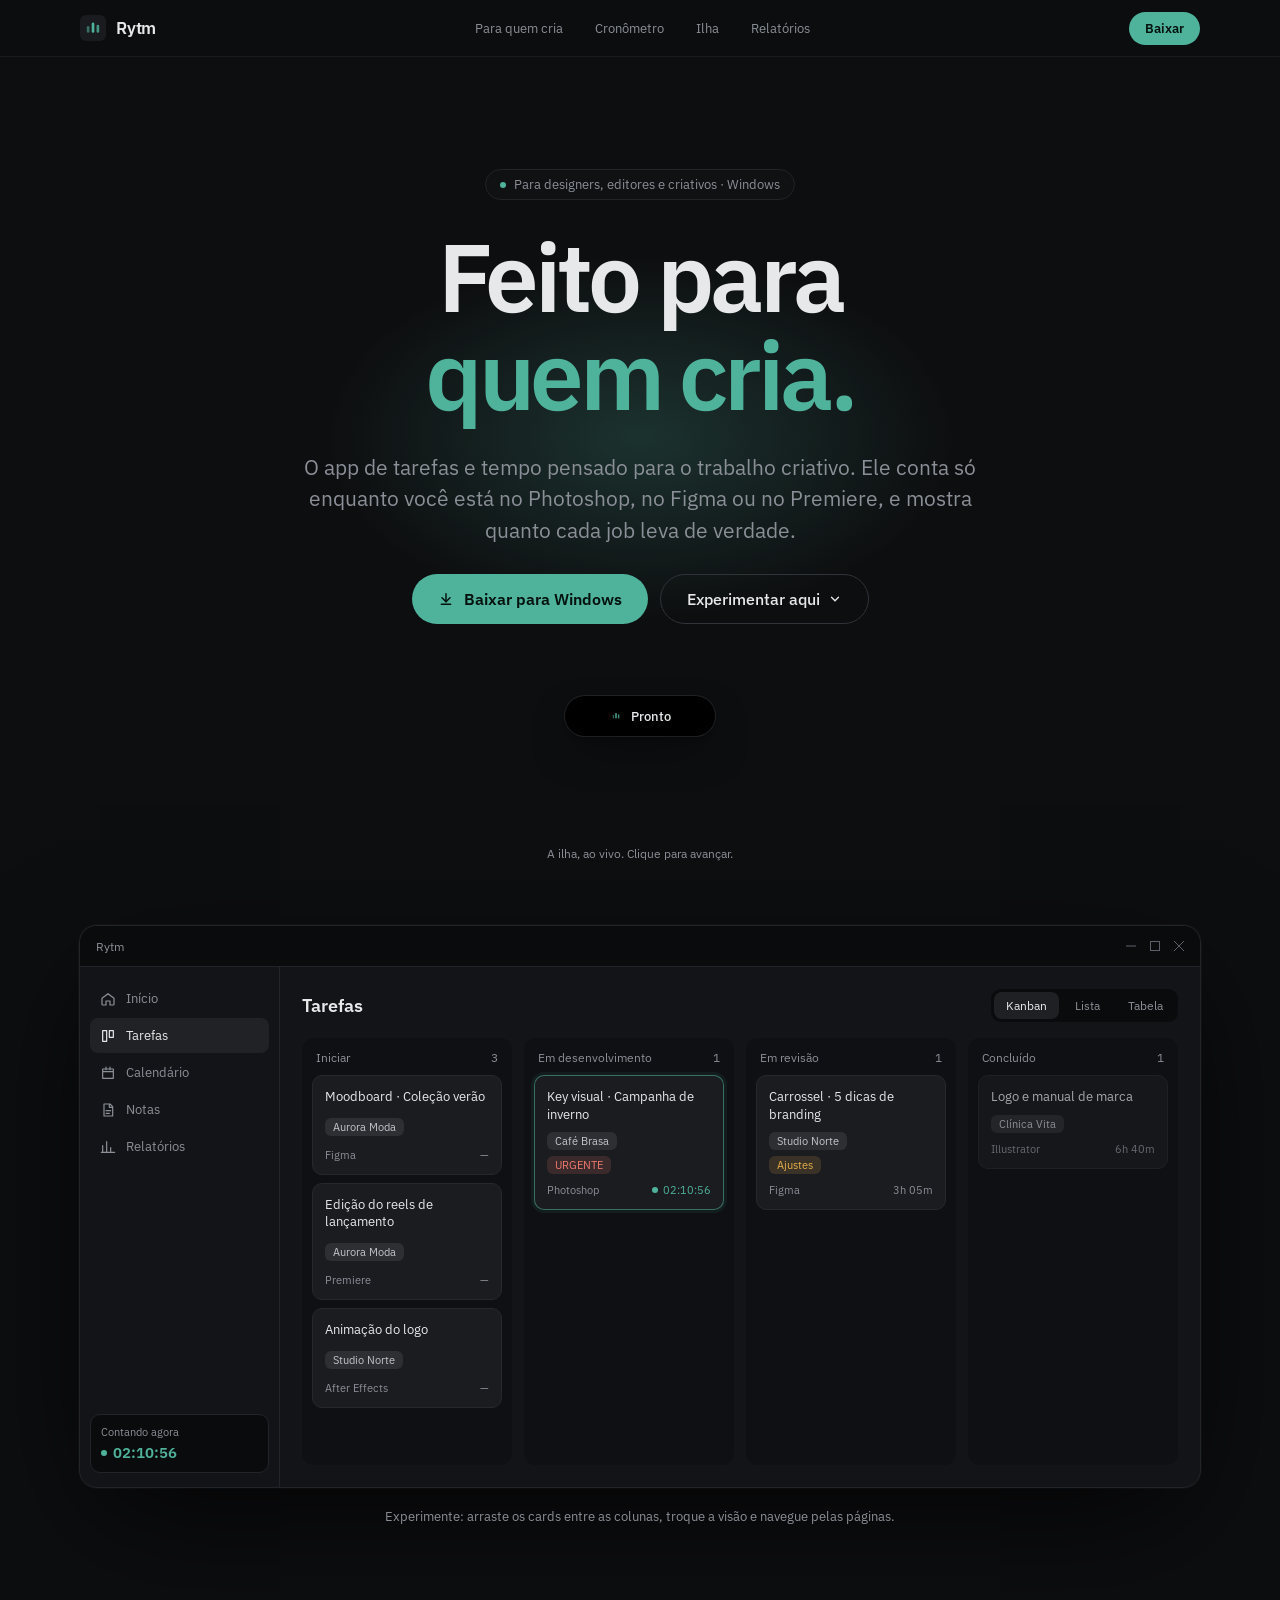
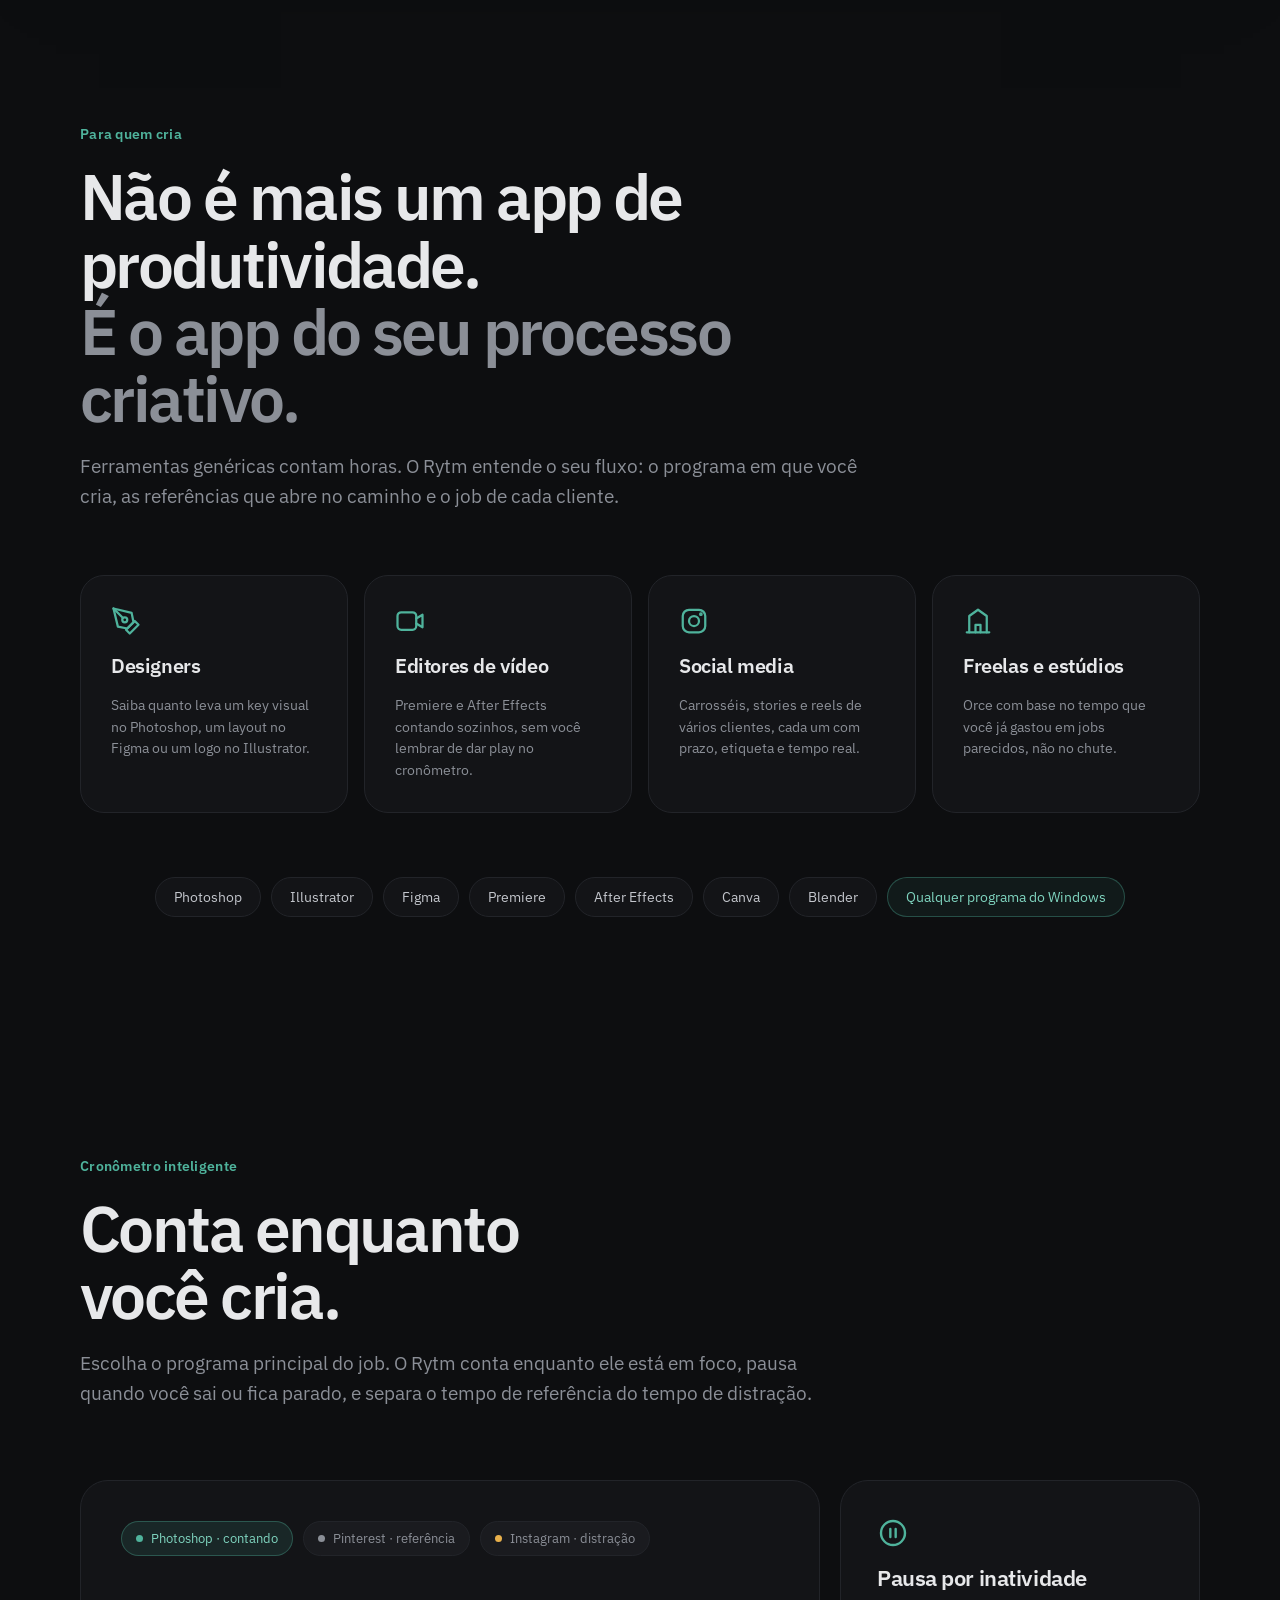
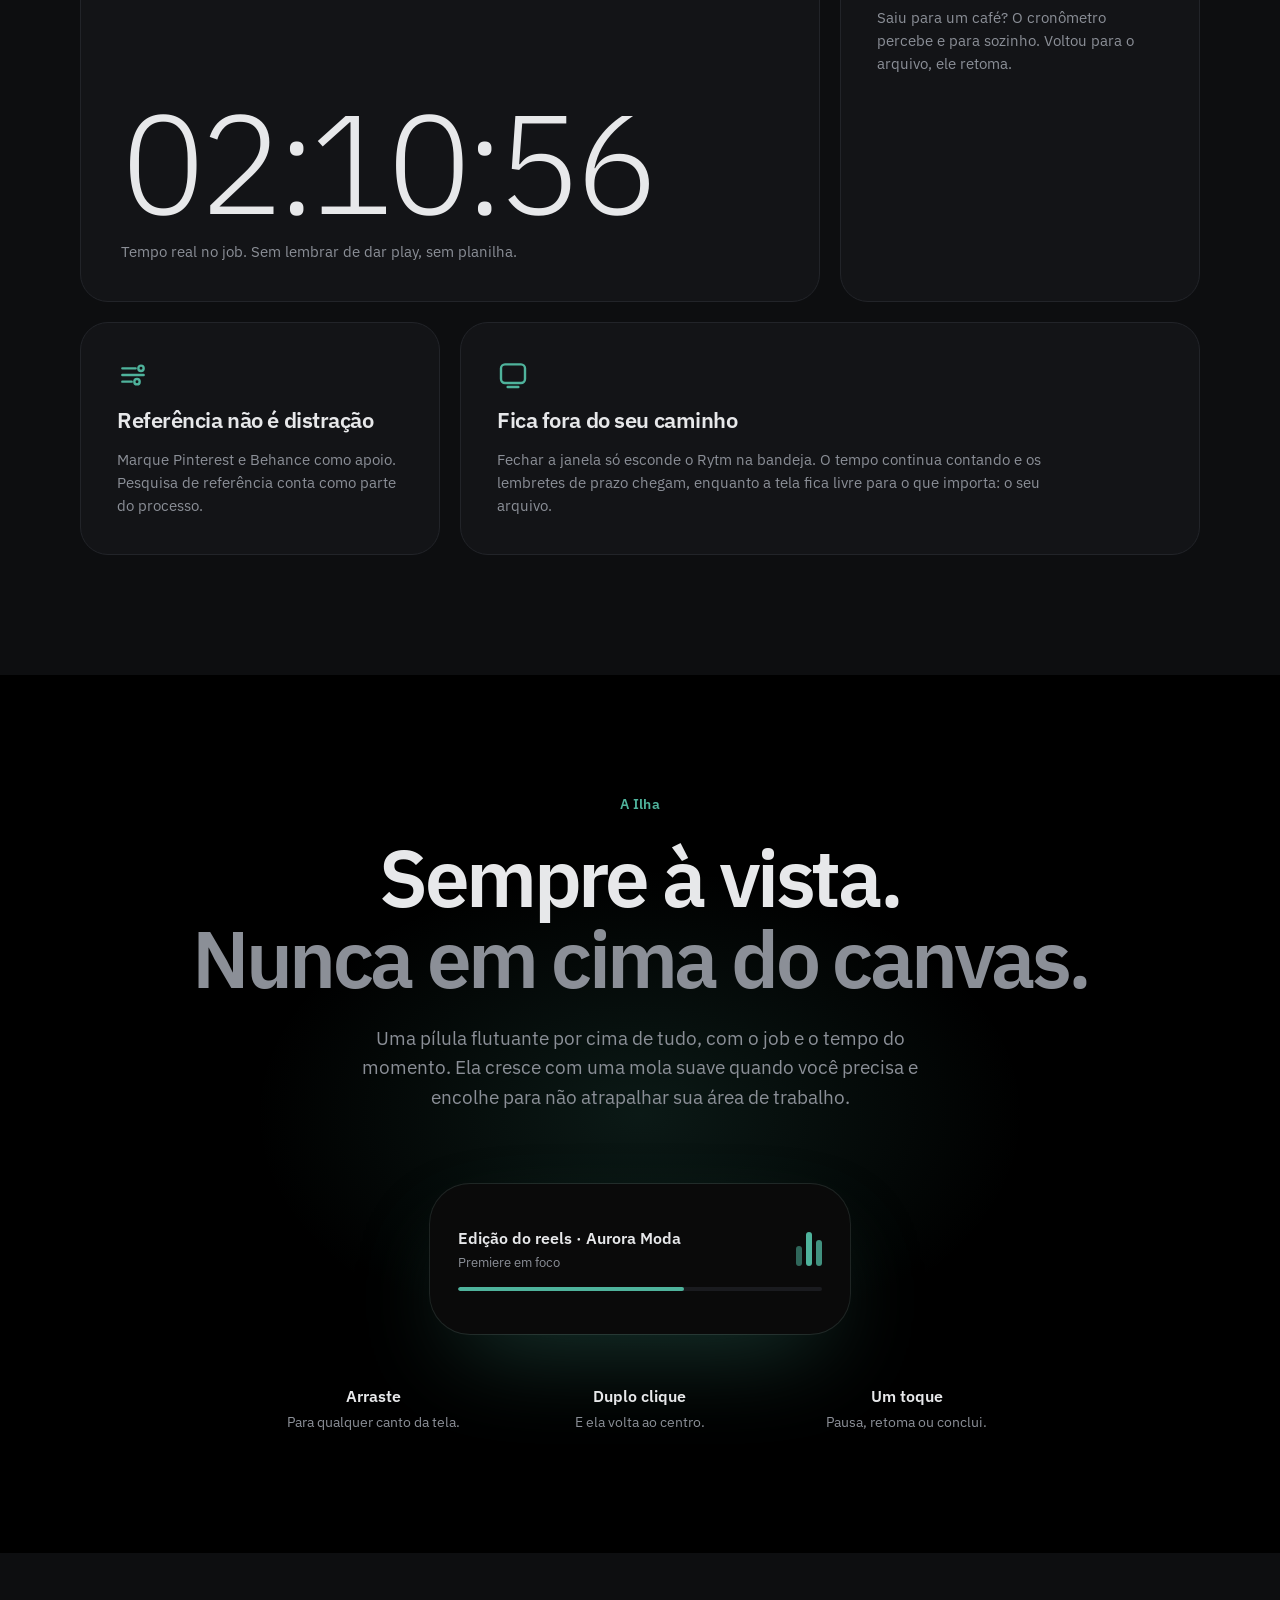
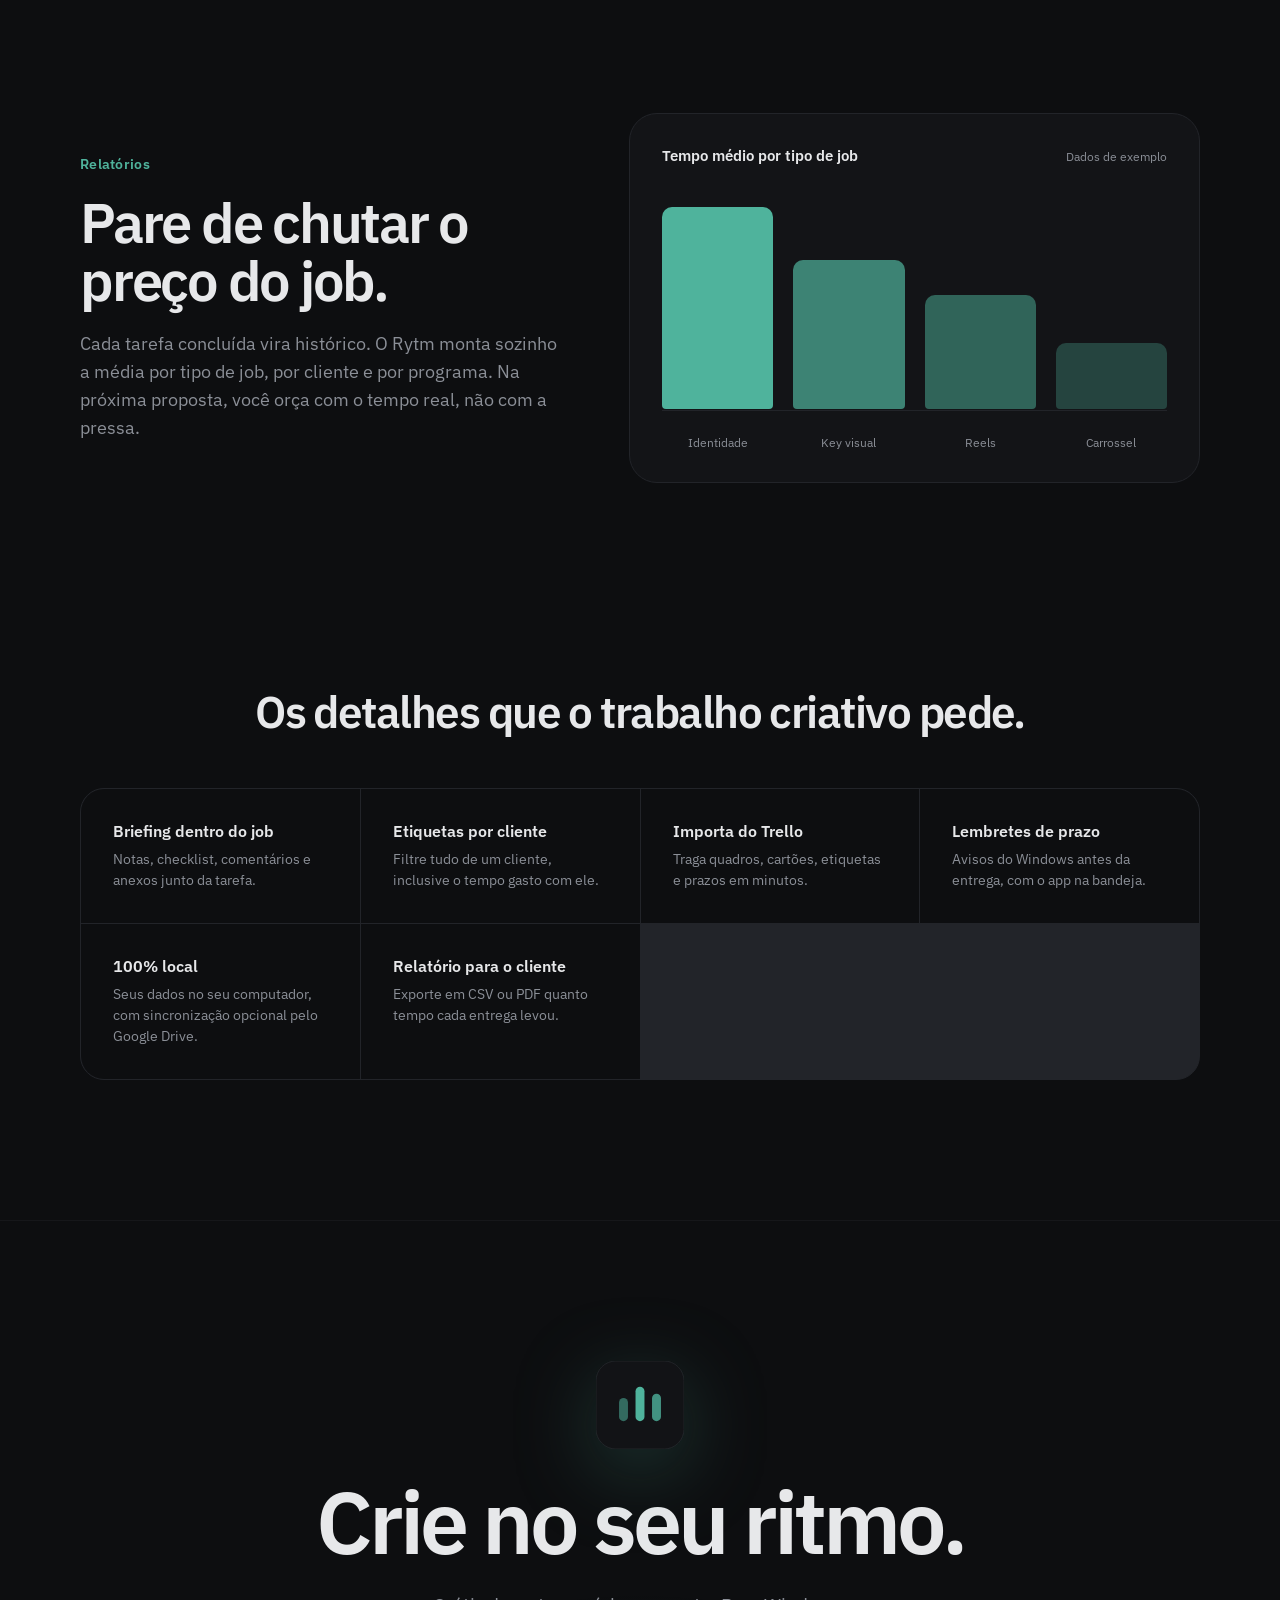
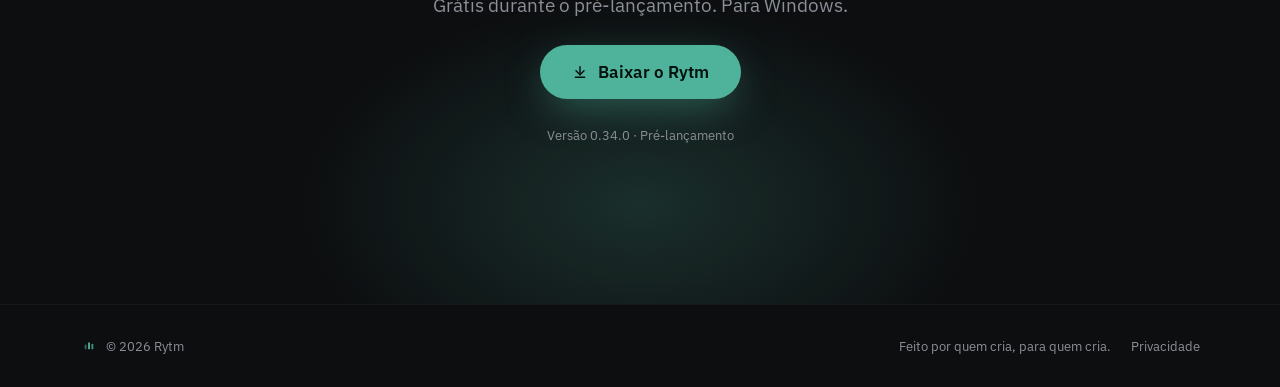
==== commit 5e0e42fa: "Botões Baixar baixam o Rytm 0.34.0 Os três botões apontam para o instalador 0.34.0 na pasta pública " ====
--- a/index.html
+++ b/index.html
@@ -41,8 +41,7 @@
         <a class="navlink" href="#ilha" data-scroll="ilha" style="color: #8b8f97">Ilha</a>
         <a class="navlink" href="#relatorios" data-scroll="relatorios" style="color: #8b8f97">Relatórios</a>
       </div>
-      <!-- TODO: link do instalador -->
-      <a class="btn" href="#baixar" data-scroll="baixar" style="background: #4fb39c; color: #04110d; font-size: 13px; font-weight: 600; padding: 8px 16px; border-radius: 999px; display: inline-flex; align-items: center">Baixar</a>
+      <a class="btn" href="https://drive.usercontent.google.com/download?id=1THT8FrYwhD0AWkIDmx-eBZ_GEgkpUP1-&amp;export=download&amp;confirm=t" rel="noopener" style="background: #4fb39c; color: #04110d; font-size: 13px; font-weight: 600; padding: 8px 16px; border-radius: 999px; display: inline-flex; align-items: center">Baixar</a>
     </nav>
   </header>
 
@@ -59,8 +58,7 @@
       <h1 class="in2" style="margin: 0; font-size: clamp(44px, 8vw, 96px); line-height: 1.02; font-weight: 600; letter-spacing: -0.045em">Feito para<br><span style="color: #4fb39c">quem cria.</span></h1>
       <p class="in3" style="margin: 0; max-width: 680px; font-size: clamp(17px, 2vw, 21px); line-height: 1.5; color: #8b8f97; font-weight: 400">O app de tarefas e tempo pensado para o trabalho criativo. Ele conta só enquanto você está no Photoshop, no Figma ou no Premiere, e mostra quanto cada job leva de verdade.</p>
       <div class="in3" style="display: flex; gap: 12px; flex-wrap: wrap; justify-content: center">
-        <!-- TODO: link do instalador -->
-      <a class="btn" href="#baixar" data-scroll="baixar" style="background: #4fb39c; color: #04110d; font-weight: 600; font-size: 16px; padding: 14px 26px; border-radius: 999px; display: inline-flex; align-items: center; gap: 10px">
+        <a class="btn" href="https://drive.usercontent.google.com/download?id=1THT8FrYwhD0AWkIDmx-eBZ_GEgkpUP1-&amp;export=download&amp;confirm=t" rel="noopener" style="background: #4fb39c; color: #04110d; font-weight: 600; font-size: 16px; padding: 14px 26px; border-radius: 999px; display: inline-flex; align-items: center; gap: 10px">
           <svg width="16" height="16" viewBox="0 0 24 24" fill="none" stroke="currentColor" stroke-width="2.2" stroke-linecap="round" stroke-linejoin="round" aria-hidden="true"><path d="M12 4v12"></path><path d="m6 10 6 6 6-6"></path><path d="M5 20h14"></path></svg>
           Baixar para Windows
         </a>
@@ -292,12 +290,11 @@
       <svg width="88" height="88" viewBox="0 0 1024 1024" aria-hidden="true" style="filter: drop-shadow(0 20px 40px rgba(79,179,156,0.25))"><rect width="1024" height="1024" rx="232" fill="#121316" stroke="#2a2c31" stroke-width="8"></rect><rect class="b1" x="268" y="430" width="104" height="270" rx="52" fill="#4fb39c" opacity=".55"></rect><rect class="b2" x="460" y="300" width="104" height="400" rx="52" fill="#4fb39c"></rect><rect class="b3" x="652" y="380" width="104" height="320" rx="52" fill="#4fb39c" opacity=".8"></rect></svg>
       <h2 style="margin: 0; font-size: clamp(44px, 7vw, 88px); line-height: 1; font-weight: 600; letter-spacing: -0.045em">Crie no seu ritmo.</h2>
       <p style="margin: 0; font-size: 19px; color: #8b8f97">Grátis durante o pré-lançamento. Para Windows.</p>
-      <!-- TODO: link do instalador -->
-      <a class="btn" href="#baixar" style="background: #4fb39c; color: #04110d; font-weight: 600; font-size: 17px; padding: 16px 32px; border-radius: 999px; display: inline-flex; align-items: center; gap: 10px; box-shadow: 0 12px 40px -8px rgba(79,179,156,0.5)">
+      <a class="btn" href="https://drive.usercontent.google.com/download?id=1THT8FrYwhD0AWkIDmx-eBZ_GEgkpUP1-&amp;export=download&amp;confirm=t" rel="noopener" style="background: #4fb39c; color: #04110d; font-weight: 600; font-size: 17px; padding: 16px 32px; border-radius: 999px; display: inline-flex; align-items: center; gap: 10px; box-shadow: 0 12px 40px -8px rgba(79,179,156,0.5)">
         <svg width="16" height="16" viewBox="0 0 24 24" fill="none" stroke="currentColor" stroke-width="2.2" stroke-linecap="round" stroke-linejoin="round" aria-hidden="true"><path d="M12 4v12"></path><path d="m6 10 6 6 6-6"></path><path d="M5 20h14"></path></svg>
         Baixar o Rytm
       </a>
-      <span class="tnum" style="font-size: 13px; color: #8b8f97">Versão 0.34 · Pré-lançamento</span>
+      <span class="tnum" style="font-size: 13px; color: #8b8f97">Versão 0.34.0 · Pré-lançamento</span>
     </div>
   </section>
 
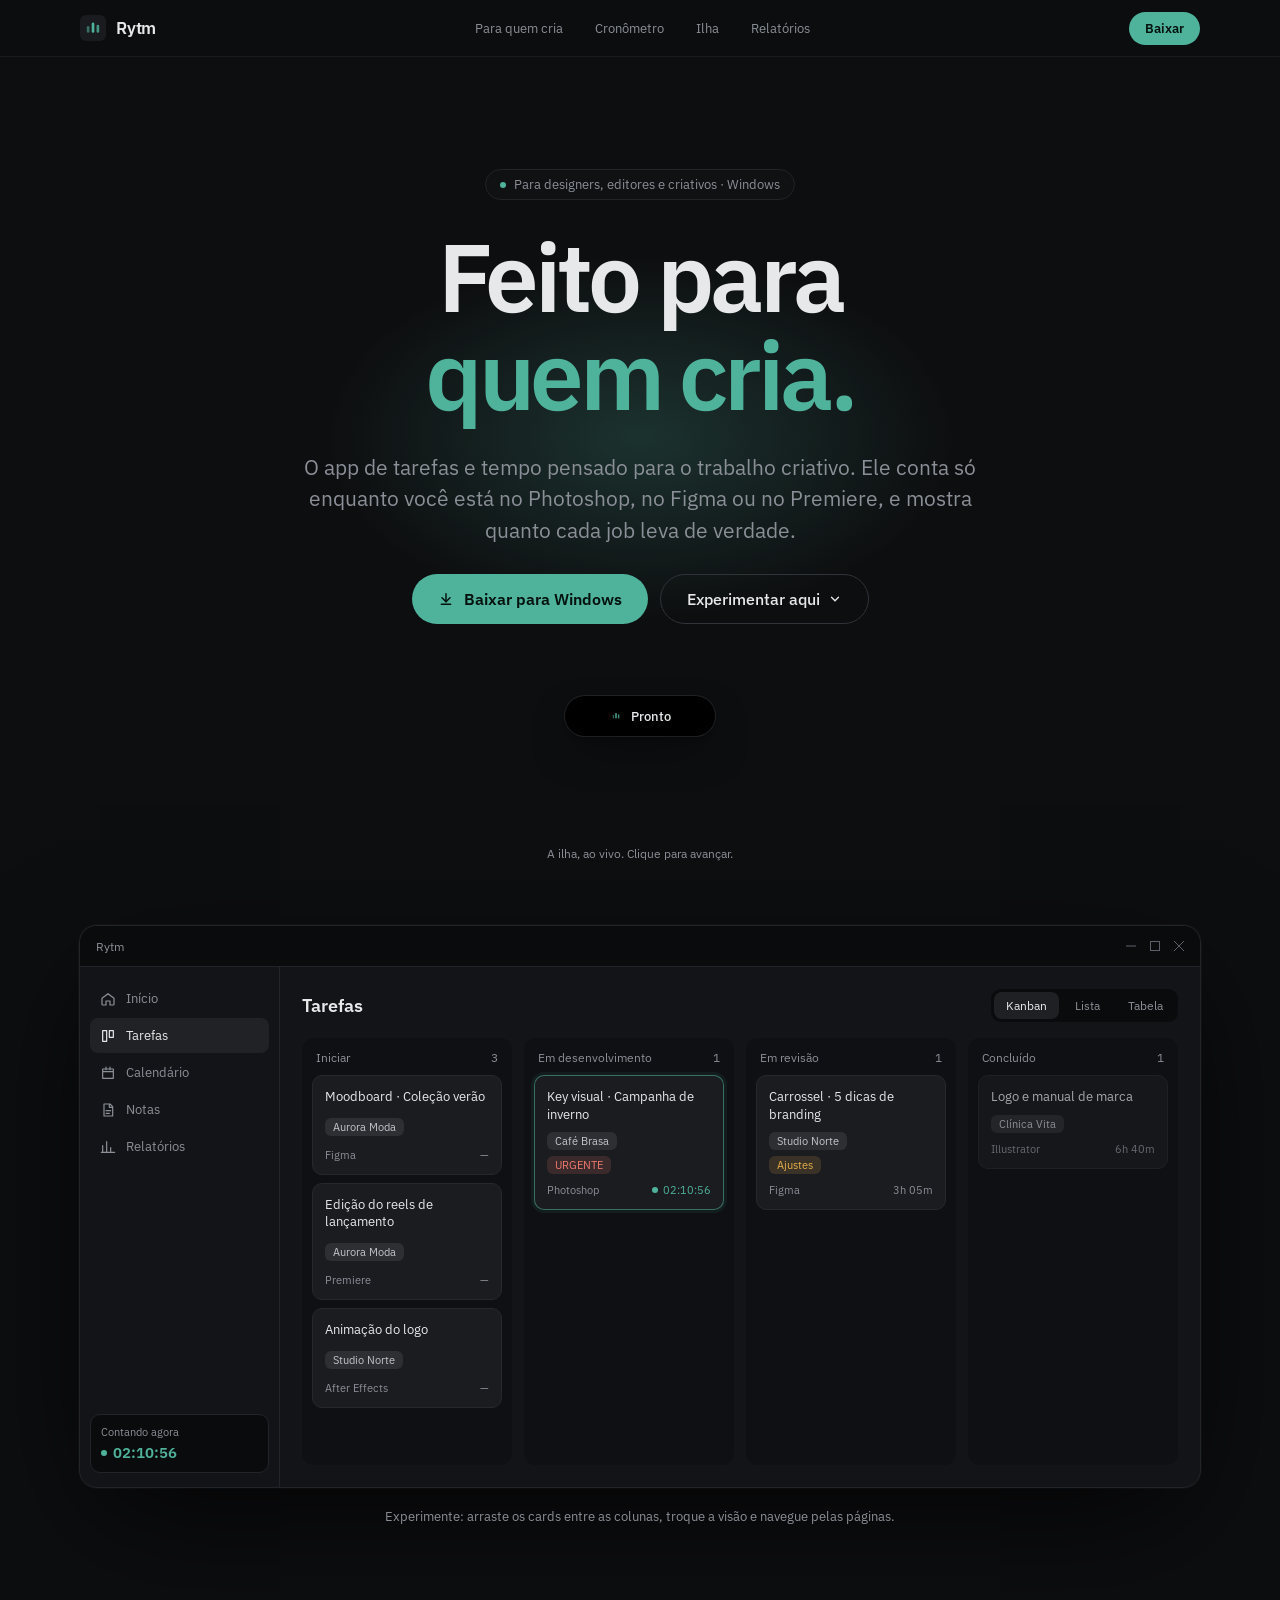
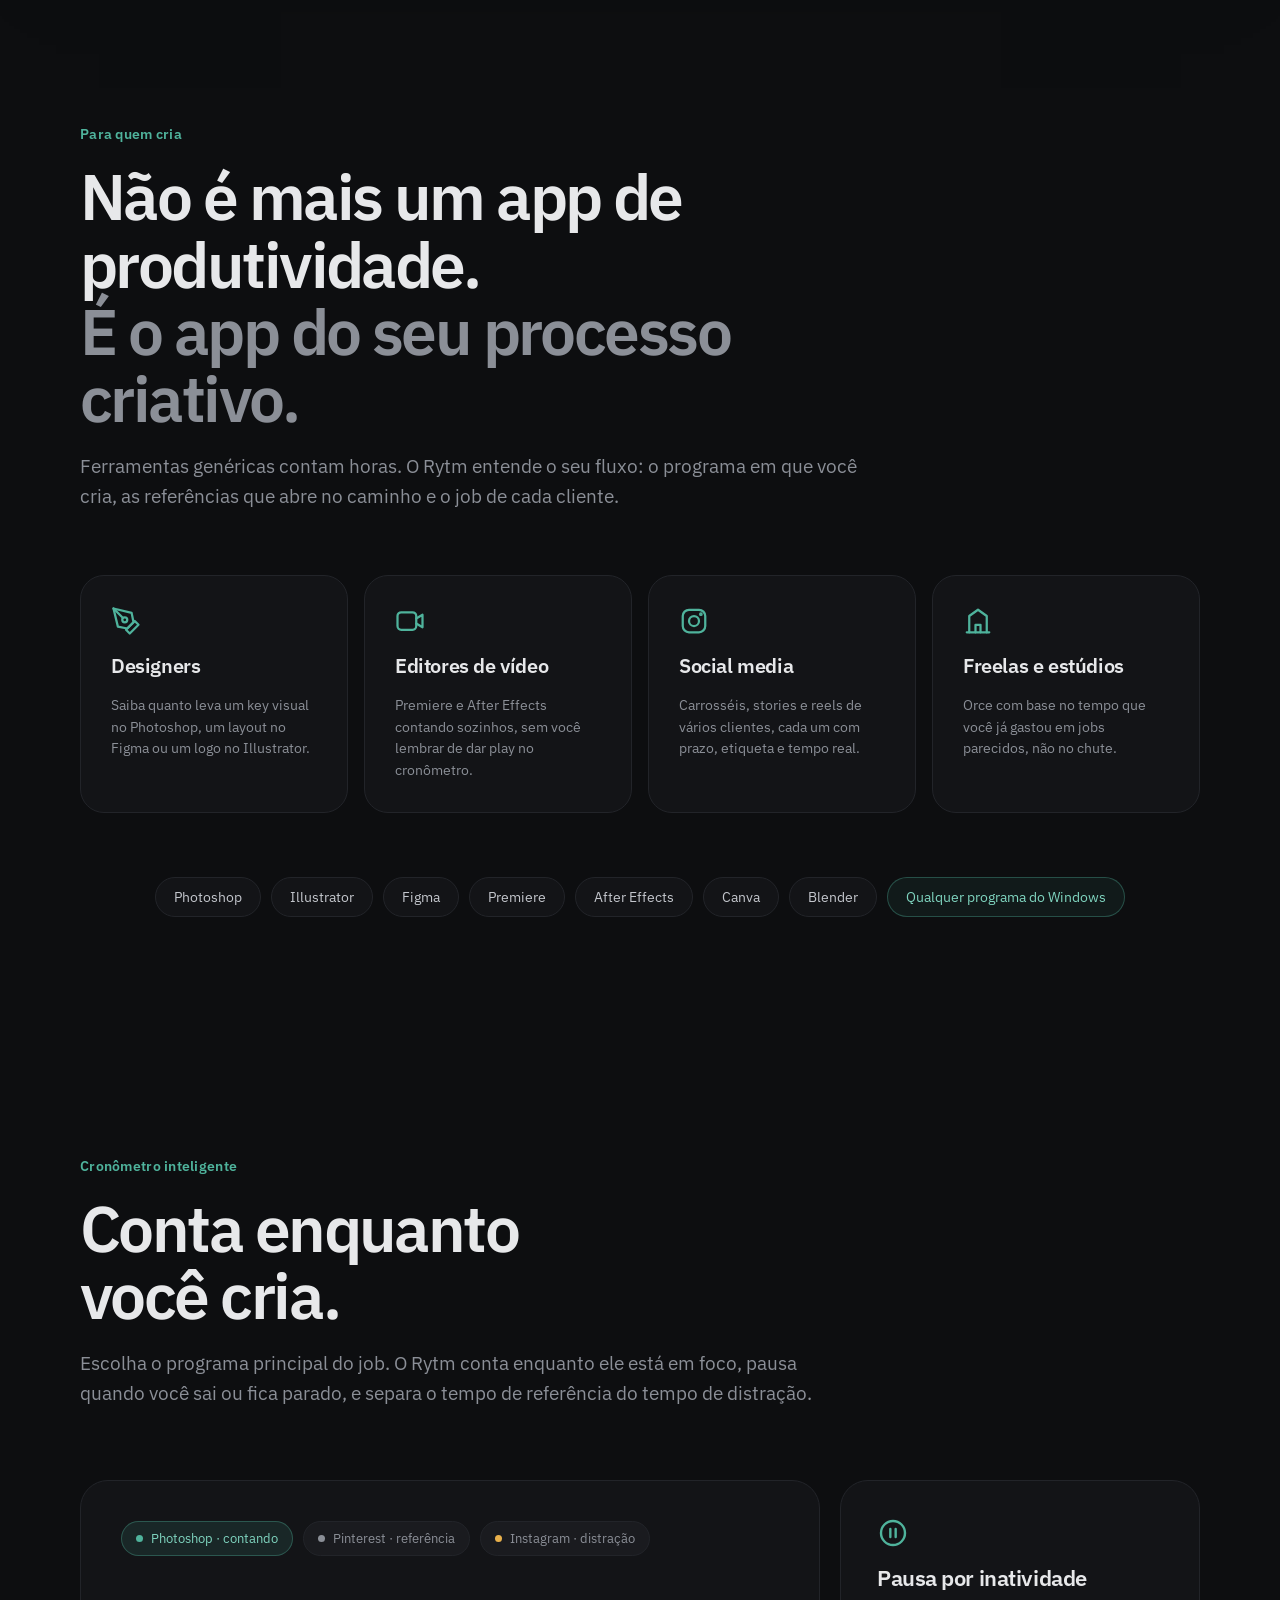
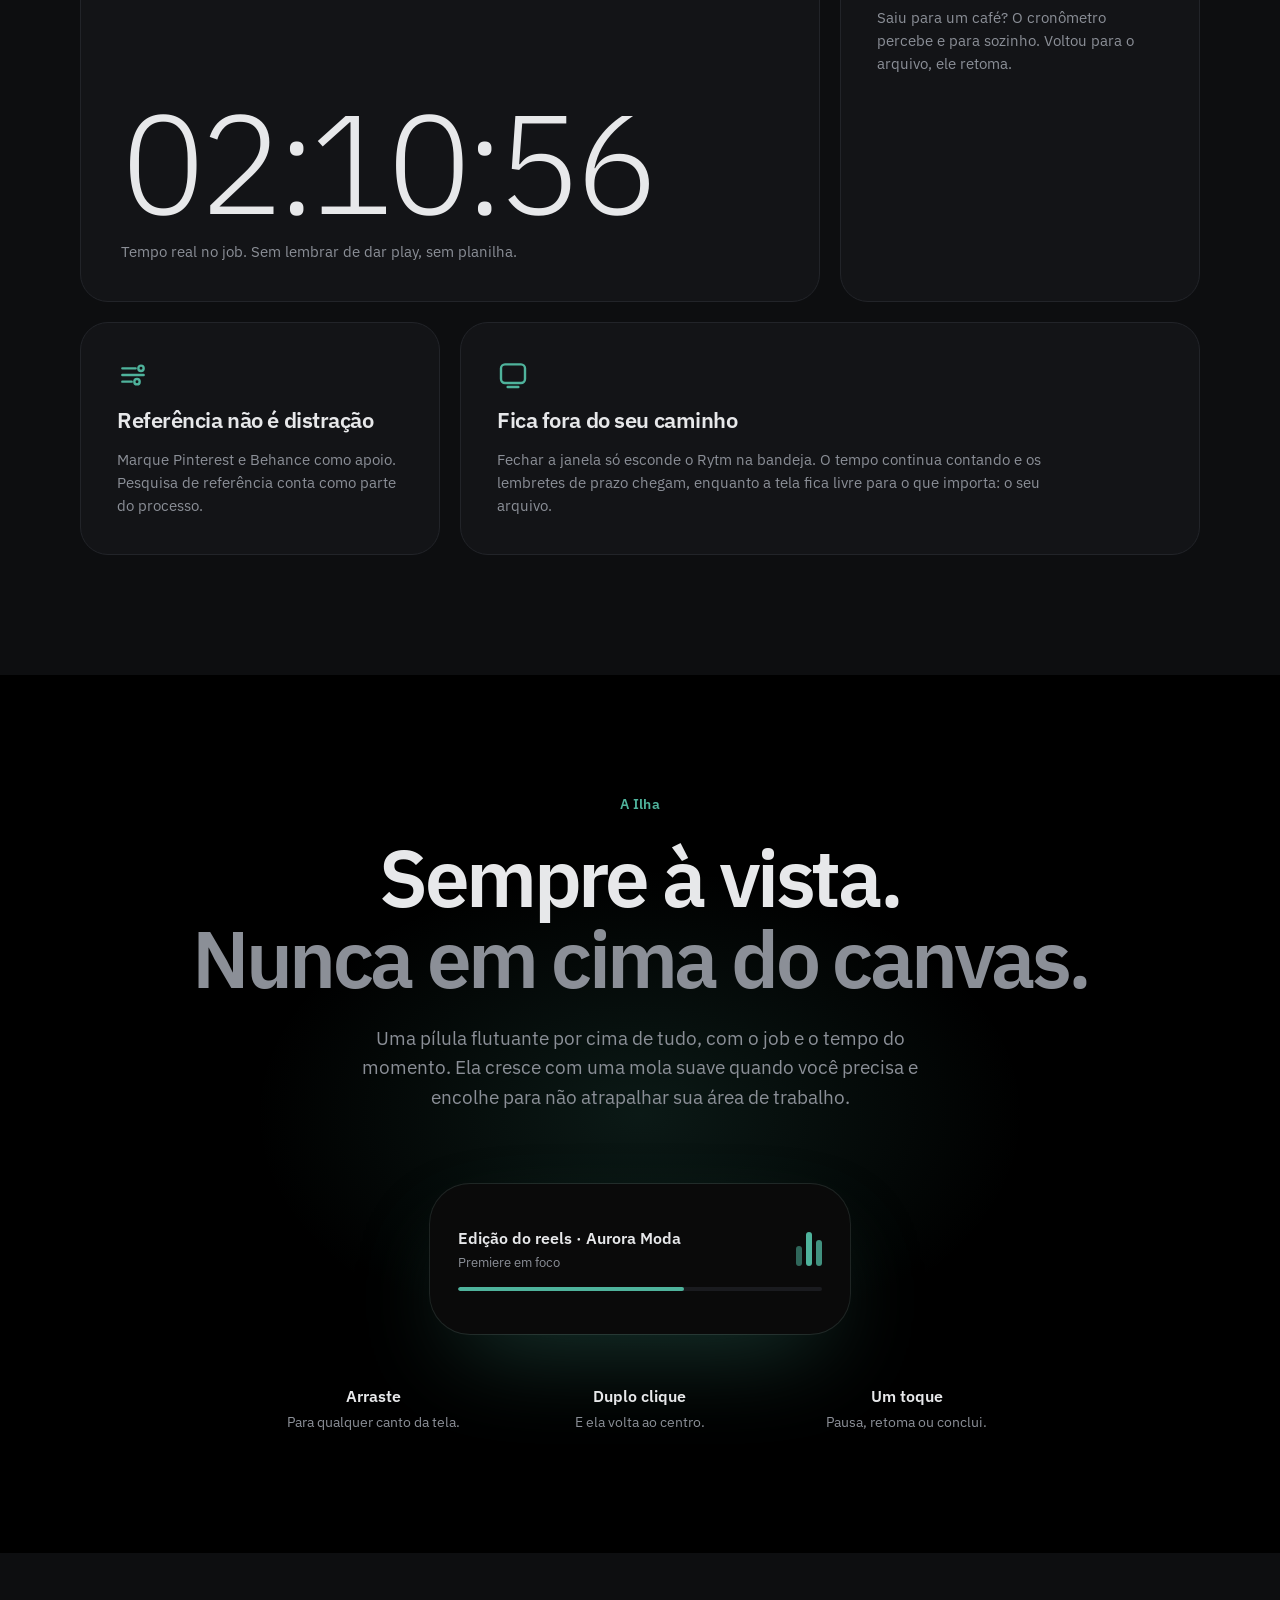
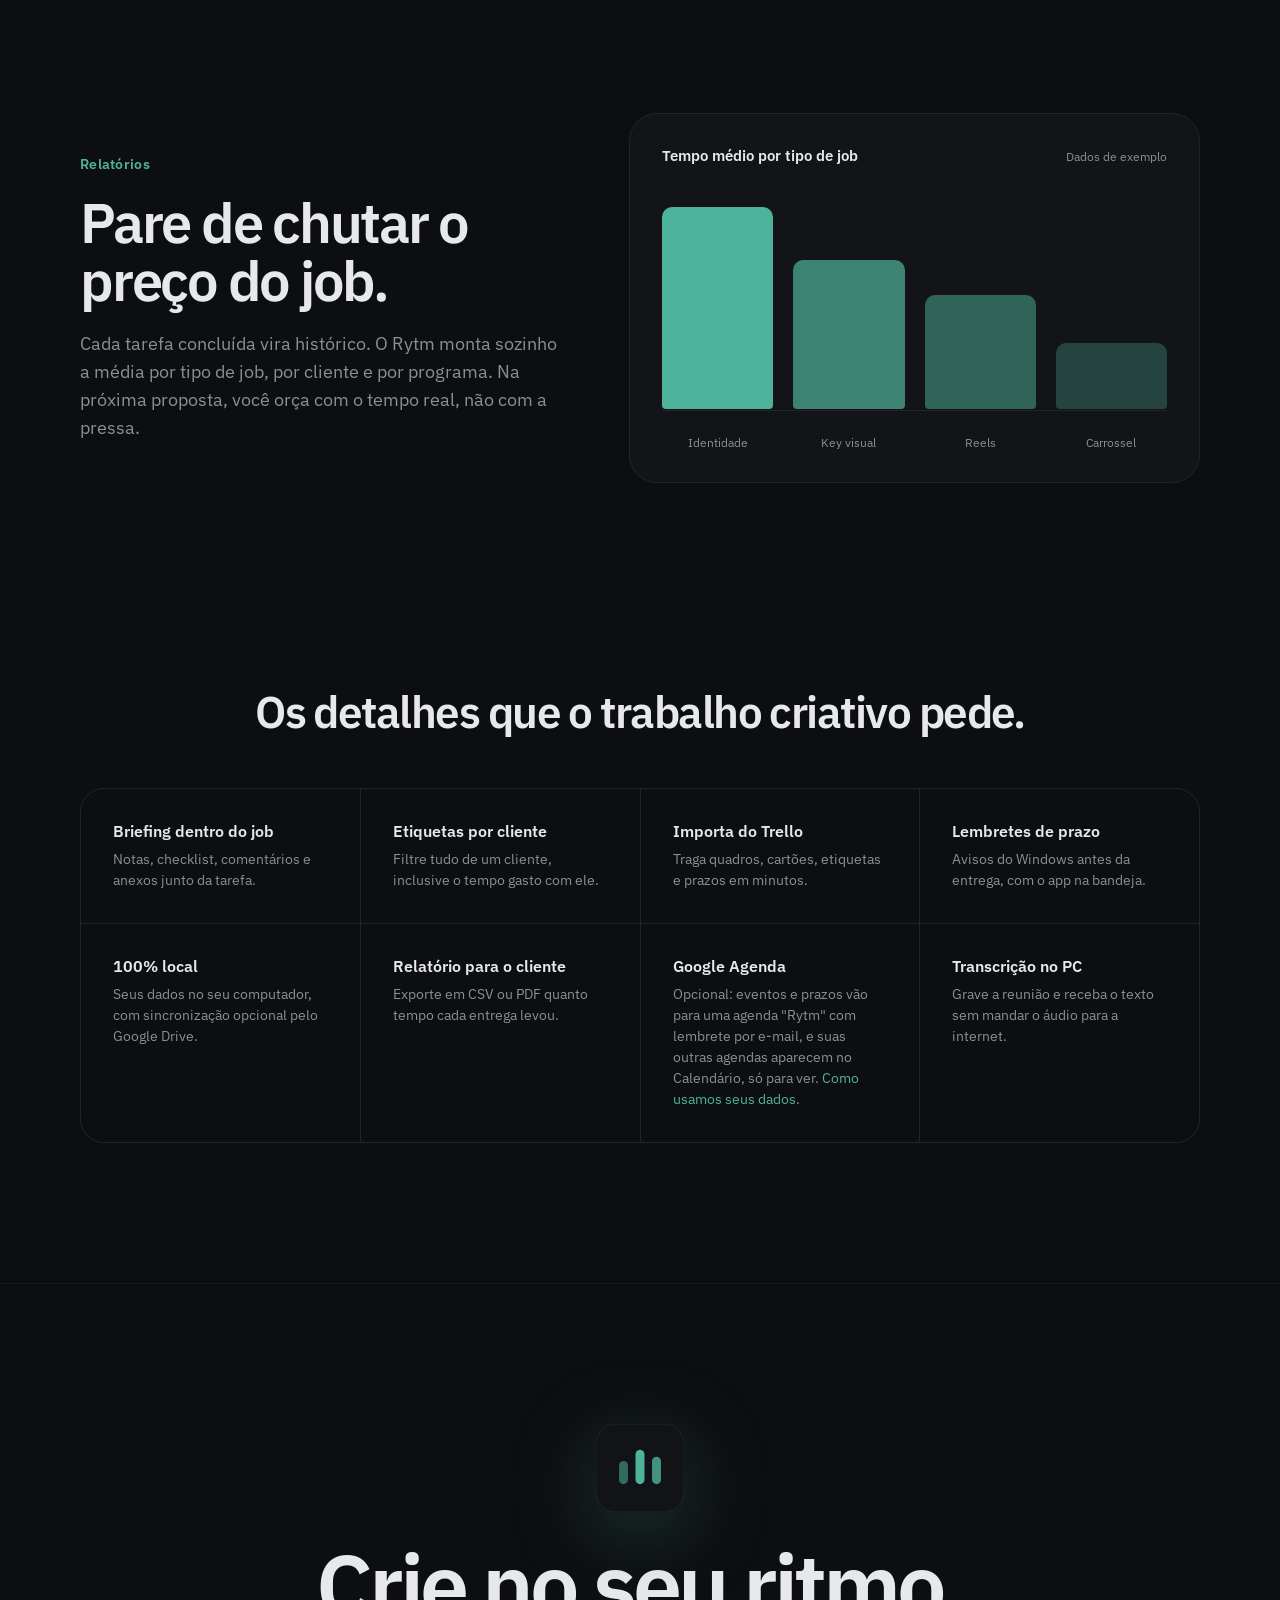
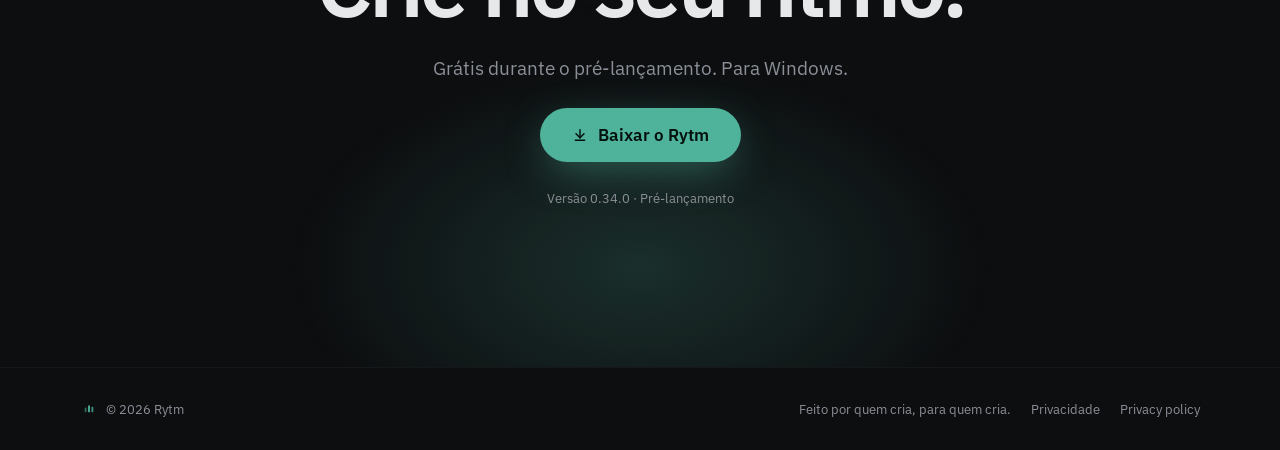
==== commit 657981ab: "Política de privacidade com Google Agenda e versão em inglês - privacidade.html: Google Agenda (perm" ====
--- a/index.html
+++ b/index.html
@@ -41,7 +41,7 @@
         <a class="navlink" href="#ilha" data-scroll="ilha" style="color: #8b8f97">Ilha</a>
         <a class="navlink" href="#relatorios" data-scroll="relatorios" style="color: #8b8f97">Relatórios</a>
       </div>
-      <a class="btn" href="https://drive.usercontent.google.com/download?id=1THT8FrYwhD0AWkIDmx-eBZ_GEgkpUP1-&amp;export=download&amp;confirm=t" rel="noopener" style="background: #4fb39c; color: #04110d; font-size: 13px; font-weight: 600; padding: 8px 16px; border-radius: 999px; display: inline-flex; align-items: center">Baixar</a>
+      <a class="btn" href="/download/Rytm_0.34.0_x64-setup.exe" download style="background: #4fb39c; color: #04110d; font-size: 13px; font-weight: 600; padding: 8px 16px; border-radius: 999px; display: inline-flex; align-items: center">Baixar</a>
     </nav>
   </header>
 
@@ -58,7 +58,7 @@
       <h1 class="in2" style="margin: 0; font-size: clamp(44px, 8vw, 96px); line-height: 1.02; font-weight: 600; letter-spacing: -0.045em">Feito para<br><span style="color: #4fb39c">quem cria.</span></h1>
       <p class="in3" style="margin: 0; max-width: 680px; font-size: clamp(17px, 2vw, 21px); line-height: 1.5; color: #8b8f97; font-weight: 400">O app de tarefas e tempo pensado para o trabalho criativo. Ele conta só enquanto você está no Photoshop, no Figma ou no Premiere, e mostra quanto cada job leva de verdade.</p>
       <div class="in3" style="display: flex; gap: 12px; flex-wrap: wrap; justify-content: center">
-        <a class="btn" href="https://drive.usercontent.google.com/download?id=1THT8FrYwhD0AWkIDmx-eBZ_GEgkpUP1-&amp;export=download&amp;confirm=t" rel="noopener" style="background: #4fb39c; color: #04110d; font-weight: 600; font-size: 16px; padding: 14px 26px; border-radius: 999px; display: inline-flex; align-items: center; gap: 10px">
+        <a class="btn" href="/download/Rytm_0.34.0_x64-setup.exe" download style="background: #4fb39c; color: #04110d; font-weight: 600; font-size: 16px; padding: 14px 26px; border-radius: 999px; display: inline-flex; align-items: center; gap: 10px">
           <svg width="16" height="16" viewBox="0 0 24 24" fill="none" stroke="currentColor" stroke-width="2.2" stroke-linecap="round" stroke-linejoin="round" aria-hidden="true"><path d="M12 4v12"></path><path d="m6 10 6 6 6-6"></path><path d="M5 20h14"></path></svg>
           Baixar para Windows
         </a>
@@ -279,6 +279,8 @@
         <div style="background: #0d0e10; padding: 32px; display: flex; flex-direction: column; gap: 8px"><span style="font-size: 16px; font-weight: 600">Lembretes de prazo</span><span style="font-size: 14px; color: #8b8f97; line-height: 1.5">Avisos do Windows antes da entrega, com o app na bandeja.</span></div>
         <div style="background: #0d0e10; padding: 32px; display: flex; flex-direction: column; gap: 8px"><span style="font-size: 16px; font-weight: 600">100% local</span><span style="font-size: 14px; color: #8b8f97; line-height: 1.5">Seus dados no seu computador, com sincronização opcional pelo Google Drive.</span></div>
         <div style="background: #0d0e10; padding: 32px; display: flex; flex-direction: column; gap: 8px"><span style="font-size: 16px; font-weight: 600">Relatório para o cliente</span><span style="font-size: 14px; color: #8b8f97; line-height: 1.5">Exporte em CSV ou PDF quanto tempo cada entrega levou.</span></div>
+        <div style="background: #0d0e10; padding: 32px; display: flex; flex-direction: column; gap: 8px"><span style="font-size: 16px; font-weight: 600">Google Agenda</span><span style="font-size: 14px; color: #8b8f97; line-height: 1.5">Opcional: eventos e prazos vão para uma agenda "Rytm" com lembrete por e-mail, e suas outras agendas aparecem no Calendário, só para ver. <a href="privacidade.html#google-agenda" style="color: #4fb39c">Como usamos seus dados</a>.</span></div>
+        <div style="background: #0d0e10; padding: 32px; display: flex; flex-direction: column; gap: 8px"><span style="font-size: 16px; font-weight: 600">Transcrição no PC</span><span style="font-size: 14px; color: #8b8f97; line-height: 1.5">Grave a reunião e receba o texto sem mandar o áudio para a internet.</span></div>
       </div>
     </div>
   </section>
@@ -290,7 +292,7 @@
       <svg width="88" height="88" viewBox="0 0 1024 1024" aria-hidden="true" style="filter: drop-shadow(0 20px 40px rgba(79,179,156,0.25))"><rect width="1024" height="1024" rx="232" fill="#121316" stroke="#2a2c31" stroke-width="8"></rect><rect class="b1" x="268" y="430" width="104" height="270" rx="52" fill="#4fb39c" opacity=".55"></rect><rect class="b2" x="460" y="300" width="104" height="400" rx="52" fill="#4fb39c"></rect><rect class="b3" x="652" y="380" width="104" height="320" rx="52" fill="#4fb39c" opacity=".8"></rect></svg>
       <h2 style="margin: 0; font-size: clamp(44px, 7vw, 88px); line-height: 1; font-weight: 600; letter-spacing: -0.045em">Crie no seu ritmo.</h2>
       <p style="margin: 0; font-size: 19px; color: #8b8f97">Grátis durante o pré-lançamento. Para Windows.</p>
-      <a class="btn" href="https://drive.usercontent.google.com/download?id=1THT8FrYwhD0AWkIDmx-eBZ_GEgkpUP1-&amp;export=download&amp;confirm=t" rel="noopener" style="background: #4fb39c; color: #04110d; font-weight: 600; font-size: 17px; padding: 16px 32px; border-radius: 999px; display: inline-flex; align-items: center; gap: 10px; box-shadow: 0 12px 40px -8px rgba(79,179,156,0.5)">
+      <a class="btn" href="/download/Rytm_0.34.0_x64-setup.exe" download style="background: #4fb39c; color: #04110d; font-weight: 600; font-size: 17px; padding: 16px 32px; border-radius: 999px; display: inline-flex; align-items: center; gap: 10px; box-shadow: 0 12px 40px -8px rgba(79,179,156,0.5)">
         <svg width="16" height="16" viewBox="0 0 24 24" fill="none" stroke="currentColor" stroke-width="2.2" stroke-linecap="round" stroke-linejoin="round" aria-hidden="true"><path d="M12 4v12"></path><path d="m6 10 6 6 6-6"></path><path d="M5 20h14"></path></svg>
         Baixar o Rytm
       </a>
@@ -304,7 +306,7 @@
         <svg width="18" height="18" viewBox="0 0 1024 1024" aria-hidden="true"><rect x="268" y="430" width="104" height="270" rx="52" fill="#4fb39c" opacity=".55"></rect><rect x="460" y="300" width="104" height="400" rx="52" fill="#4fb39c"></rect><rect x="652" y="380" width="104" height="320" rx="52" fill="#4fb39c" opacity=".8"></rect></svg>
         © 2026 Rytm
       </span>
-      <span style="display: flex; gap: 20px; flex-wrap: wrap"><span>Feito por quem cria, para quem cria.</span><a class="navlink" href="privacidade.html" style="color: #8b8f97">Privacidade</a></span>
+      <span style="display: flex; gap: 20px; flex-wrap: wrap"><span>Feito por quem cria, para quem cria.</span><a class="navlink" href="privacidade.html" style="color: #8b8f97">Privacidade</a><a class="navlink" href="privacy.html" lang="en" style="color: #8b8f97">Privacy policy</a></span>
     </div>
   </footer>
   </main>
